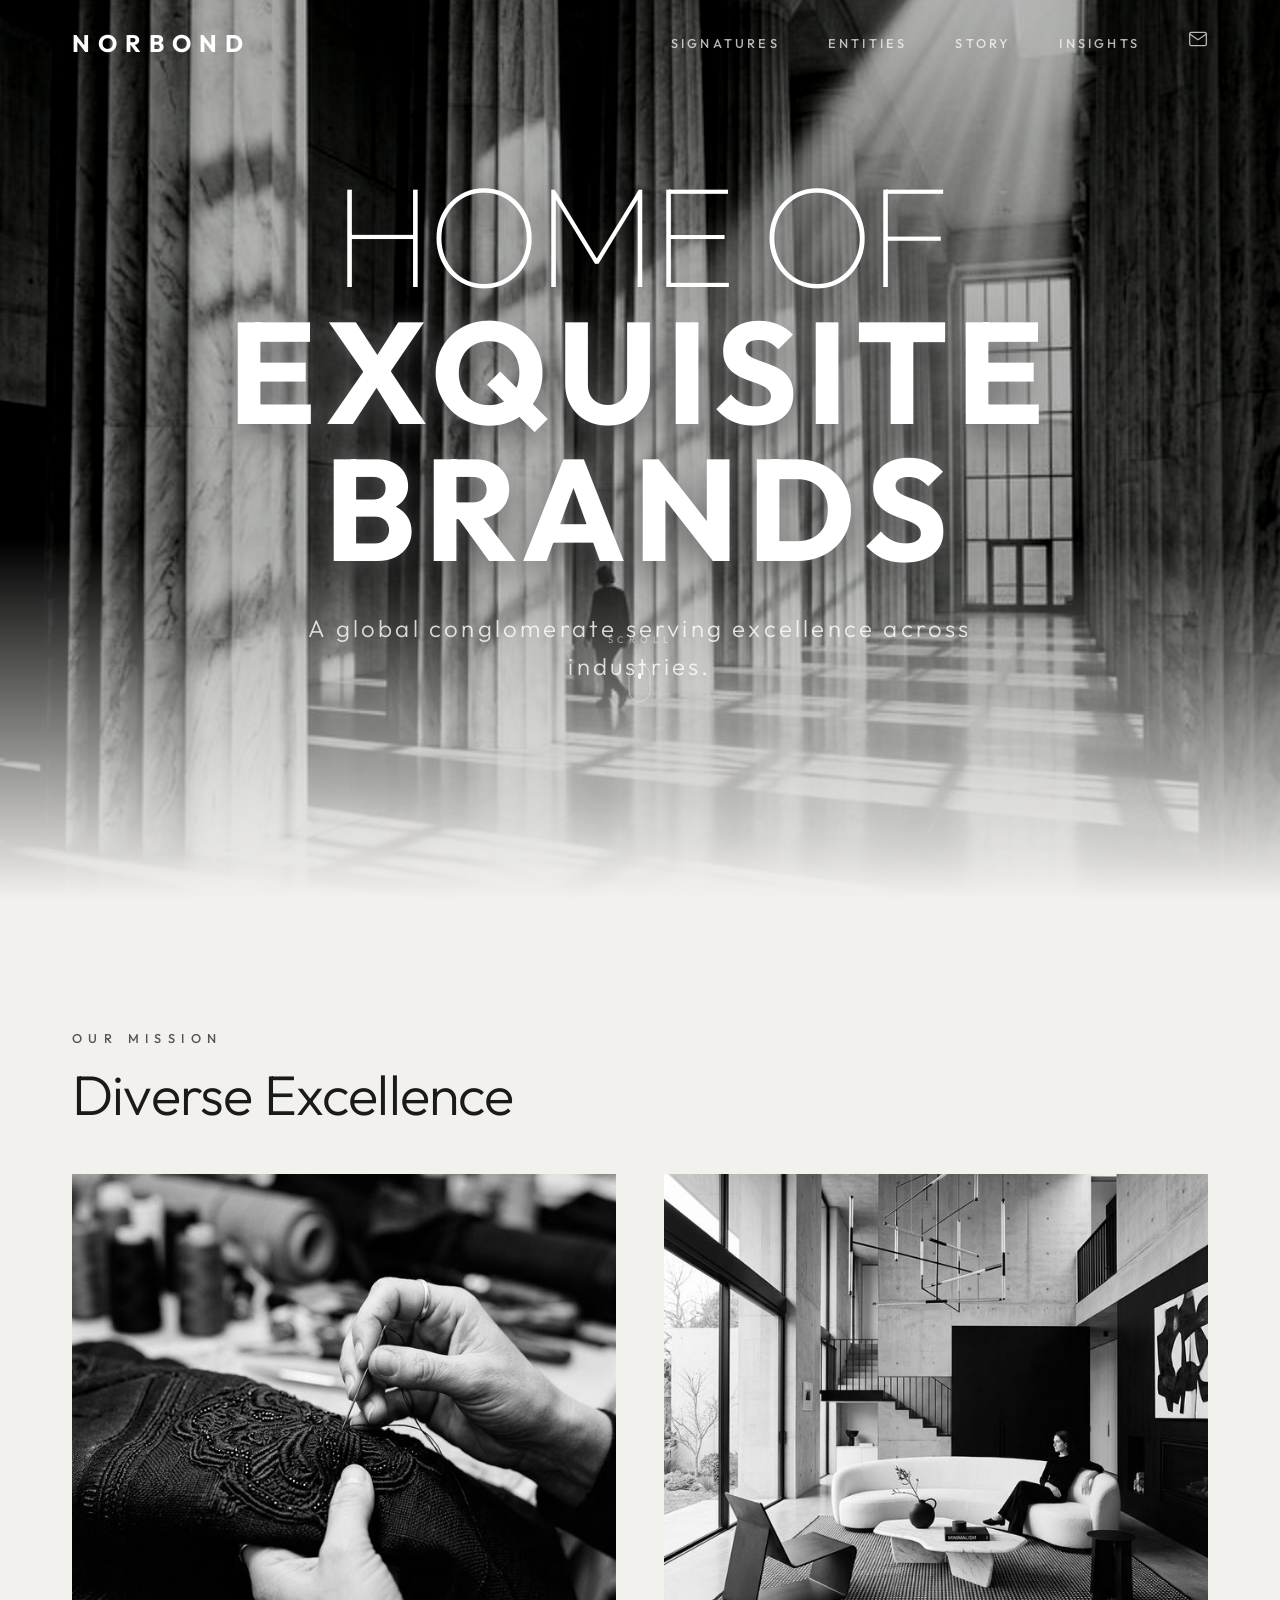
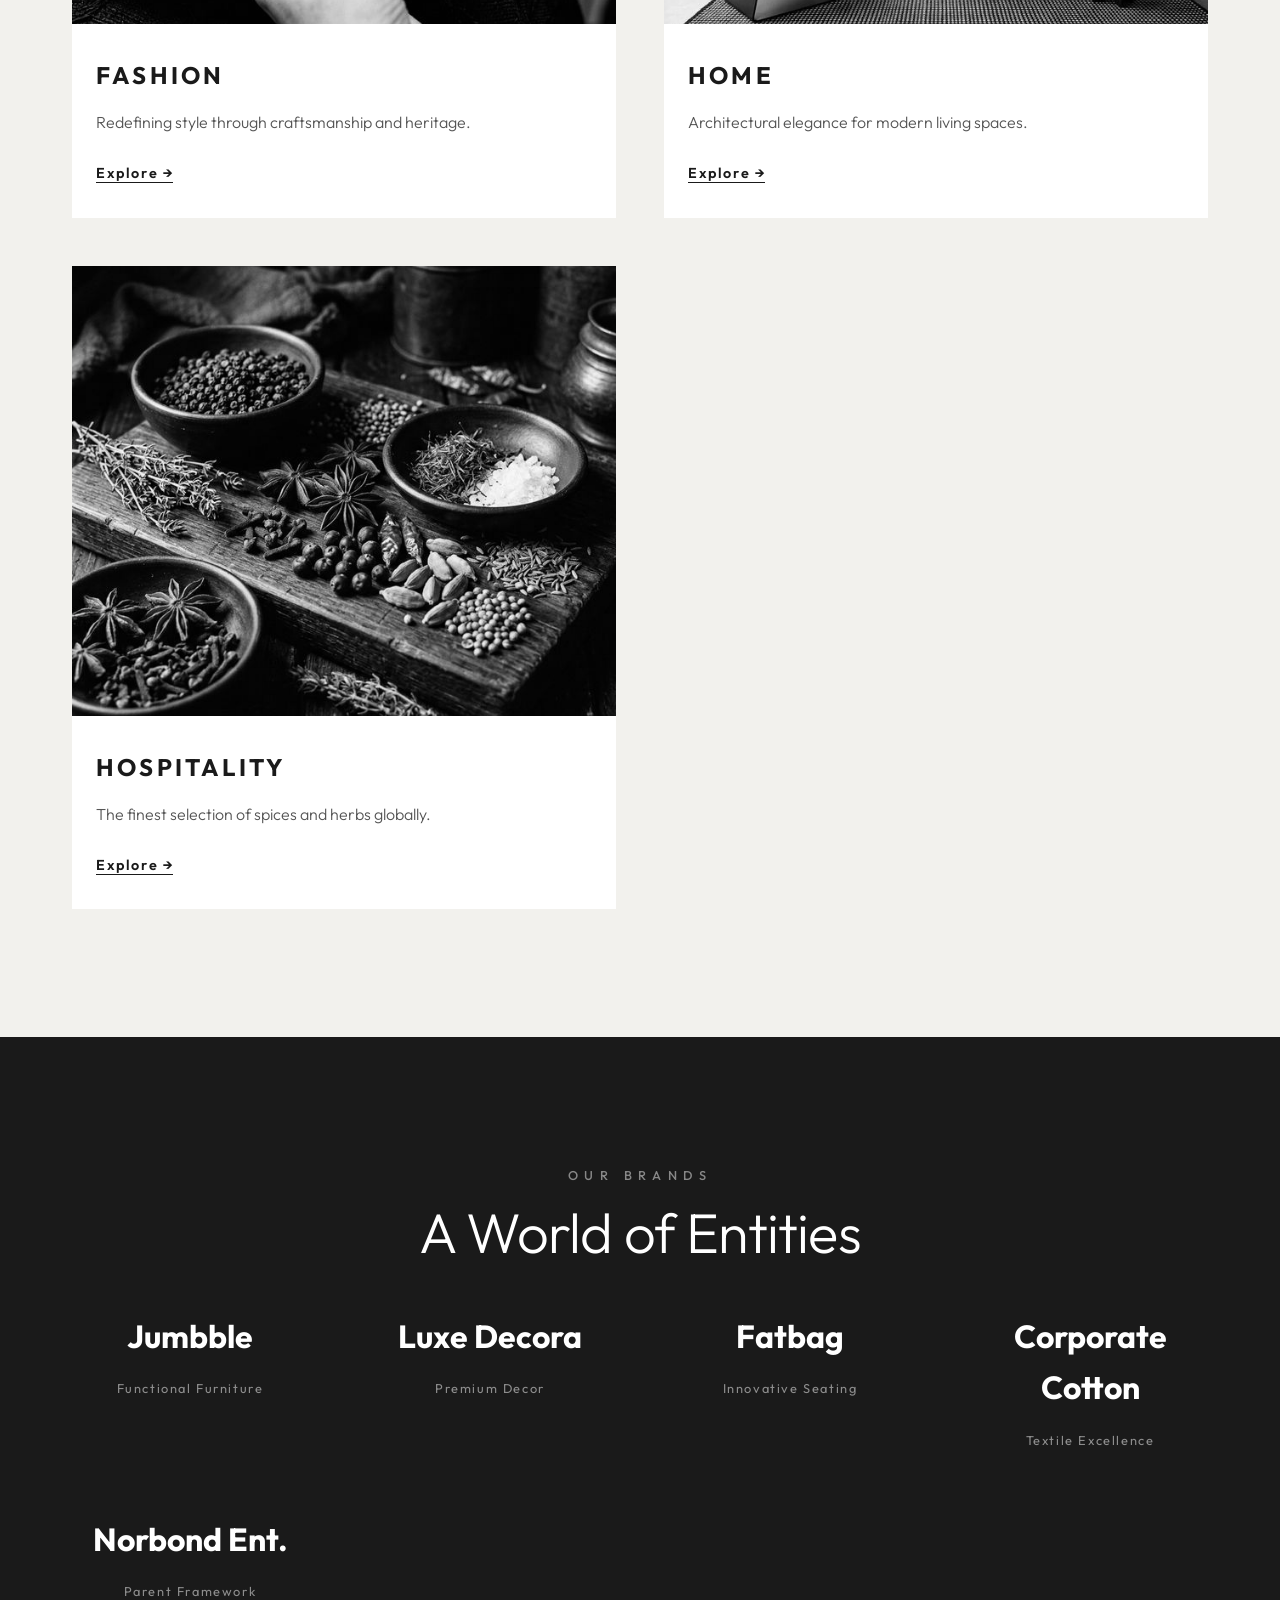
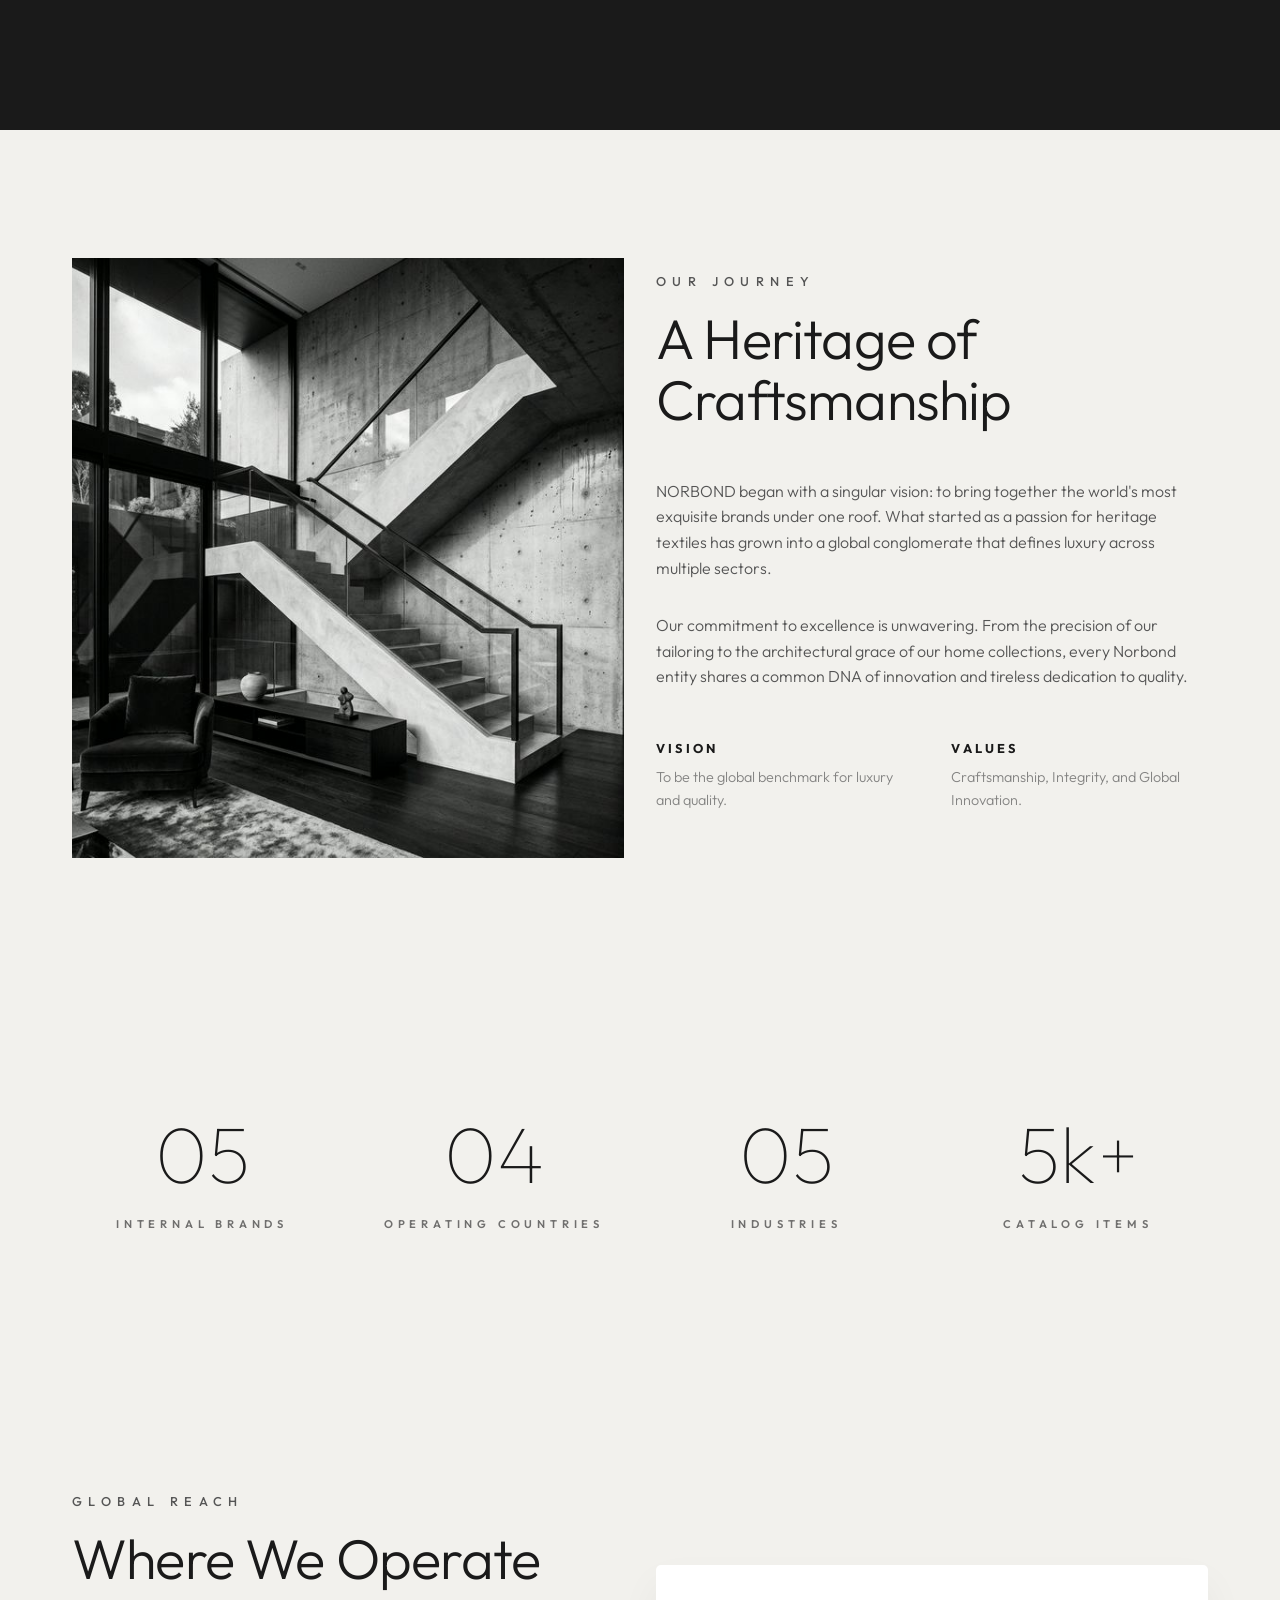
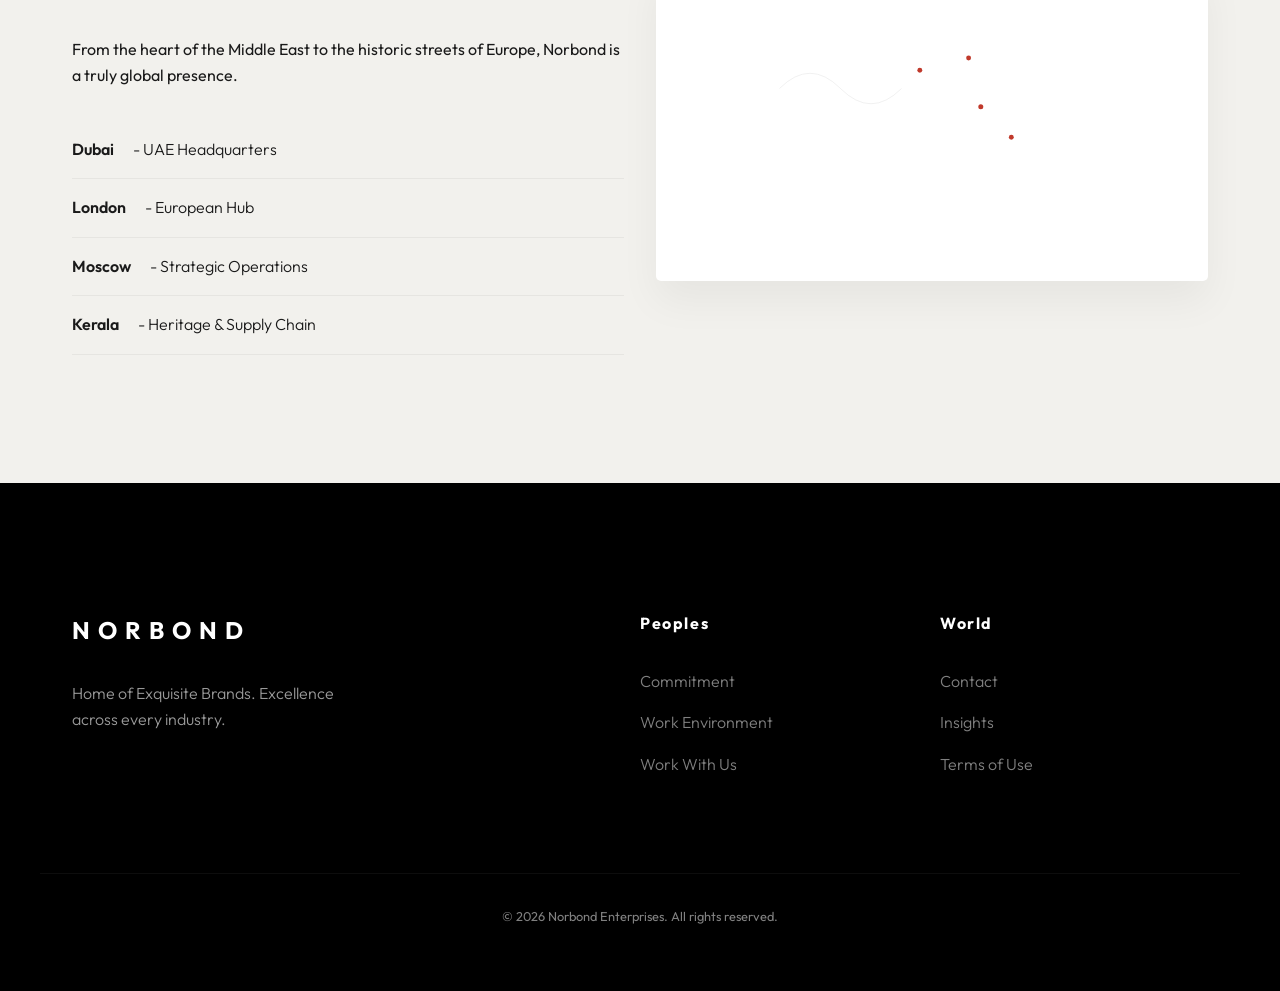
==== index.html @ 6627f5ae "Initial commit of Norbond recreation" ====
<!doctype html>
<html lang="en">
  <head>
    <meta charset="UTF-8" />
    <meta name="viewport" content="width=device-width, initial-scale=1.0" />
    <title>NORBOND | Home of Exquisite Brands</title>
    <meta name="description" content="Norbond is a global conglomerate specializing in luxury fashion, premium home décor, and high-quality hospitality. Discover our exquisite brands." />
    
    <!-- Google Fonts -->
    <link rel="preconnect" href="https://fonts.googleapis.com">
    <link rel="preconnect" href="https://fonts.gstatic.com" crossorigin>
    <link href="https://fonts.googleapis.com/css2?family=Outfit:wght@100;300;400;500;700&display=swap" rel="stylesheet">
    
    <link rel="stylesheet" href="style.css" />
  </head>
  <body>
    <header class="header" id="header">
      <nav class="nav container">
        <div class="nav-logo">
          <a href="#">NORBOND</a>
        </div>
        
        <ul class="nav-links">
          <li><a href="signatures.html">SIGNATURES</a></li>
          <li><a href="entities.html">ENTITIES</a></li>
          <li><a href="story.html">STORY</a></li>
          <li><a href="insights.html">INSIGHTS</a></li>
          <li class="nav-contact"><a href="#contact"><svg xmlns="http://www.w3.org/2000/svg" width="20" height="20" viewBox="0 0 24 24" fill="none" stroke="currentColor" stroke-width="1.5" stroke-linecap="round" stroke-linejoin="round"><path d="M4 4h16c1.1 0 2 .9 2 2v12c0 1.1-.9 2-2 2H4c-1.1 0-2-.9-2-2V6c0-1.1.9-2 2-2z"></path><polyline points="22,6 12,13 2,6"></polyline></svg></a></li>
        </ul>
      </nav>
    </header>

    <main>
      <section class="hero" id="hero">
        <div class="hero-bg-wrapper">
          <div class="hero-bg"></div>
        </div>
        <div class="hero-overlay"></div>
        <div class="hero-content container">
          <h1 class="reveal">HOME OF<br><span class="highlight">EXQUISITE BRANDS</span></h1>
          <p class="hero-subtitle">A global conglomerate serving excellence across industries.</p>
          <div class="scroll-indicator">
            <span class="scroll-text">SCROLL</span>
            <div class="mouse"></div>
          </div>
        </div>
      </section>

      <section class="signatures section" id="signatures">
        <div class="container">
          <div class="section-header">
            <span class="section-tag">OUR MISSION</span>
            <h2 class="section-title">Diverse Excellence</h2>
          </div>
          
          <div class="signature-grid">
            <div class="signature-card reveal-up">
              <div class="card-image">
                <img src="assets/fashion.png" alt="Fashion">
              </div>
              <div class="card-content">
                <h3>FASHION</h3>
                <p>Redefining style through craftsmanship and heritage.</p>
                <a href="#" class="btn-text">Explore →</a>
              </div>
            </div>

            <div class="signature-card reveal-up" style="transition-delay: 0.1s;">
              <div class="card-image">
                <img src="assets/home.png" alt="Home Decor">
              </div>
              <div class="card-content">
                <h3>HOME</h3>
                <p>Architectural elegance for modern living spaces.</p>
                <a href="#" class="btn-text">Explore →</a>
              </div>
            </div>

            <div class="signature-card reveal-up" style="transition-delay: 0.2s;">
              <div class="card-image">
                <img src="assets/spices.png" alt="Spices & Herbs">
              </div>
              <div class="card-content">
                <h3>HOSPITALITY</h3>
                <p>The finest selection of spices and herbs globally.</p>
                <a href="#" class="btn-text">Explore →</a>
              </div>
            </div>
          </div>
        </div>
      </section>

      <section class="entities section" id="entities">
        <div class="container">
          <div class="section-header centered">
            <span class="section-tag">OUR BRANDS</span>
            <h2 class="section-title">A World of Entities</h2>
          </div>
          
          <div class="entity-grid">
            <div class="entity-item reveal">
              <span class="entity-logo">Jumbble</span>
              <p>Functional Furniture</p>
            </div>
            <div class="entity-item reveal">
              <span class="entity-logo">Luxe Decora</span>
              <p>Premium Decor</p>
            </div>
            <div class="entity-item reveal">
              <span class="entity-logo">Fatbag</span>
              <p>Innovative Seating</p>
            </div>
            <div class="entity-item reveal">
              <span class="entity-logo">Corporate Cotton</span>
              <p>Textile Excellence</p>
            </div>
            <div class="entity-item reveal">
              <span class="entity-logo">Norbond Ent.</span>
              <p>Parent Framework</p>
            </div>
          </div>
        </div>
      </section>

      <section class="story section" id="story">
        <div class="container grid">
          <div class="story-image reveal">
            <img src="assets/hero-bg.png" alt="Craftsmanship" style="height: 600px; object-fit: cover;">
          </div>
          <div class="story-content reveal">
            <span class="section-tag">OUR JOURNEY</span>
            <h2 class="section-title">A Heritage of Craftsmanship</h2>
            <p>NORBOND began with a singular vision: to bring together the world's most exquisite brands under one roof. What started as a passion for heritage textiles has grown into a global conglomerate that defines luxury across multiple sectors.</p>
            <p>Our commitment to excellence is unwavering. From the precision of our tailoring to the architectural grace of our home collections, every Norbond entity shares a common DNA of innovation and tireless dedication to quality.</p>
            <div class="story-metrics">
              <div class="metric">
                <h4>VISION</h4>
                <p>To be the global benchmark for luxury and quality.</p>
              </div>
              <div class="metric">
                <h4>VALUES</h4>
                <p>Craftsmanship, Integrity, and Global Innovation.</p>
              </div>
            </div>
          </div>
        </div>
      </section>

      <section class="insights section" id="insights">
        <div class="container grid">
          <div class="stat-card reveal-up">
            <span class="stat-number">05</span>
            <span class="stat-label">INTERNAL BRANDS</span>
          </div>
          <div class="stat-card reveal-up">
            <span class="stat-number">04</span>
            <span class="stat-label">OPERATING COUNTRIES</span>
          </div>
          <div class="stat-card reveal-up">
            <span class="stat-number">05</span>
            <span class="stat-label">INDUSTRIES</span>
          </div>
          <div class="stat-card reveal-up">
            <span class="stat-number">5k+</span>
            <span class="stat-label">CATALOG ITEMS</span>
          </div>
        </div>
      </section>

      <section class="global section" id="global">
        <div class="container grid">
          <div class="global-content reveal">
            <span class="section-tag">GLOBAL REACH</span>
            <h2 class="section-title">Where We Operate</h2>
            <p>From the heart of the Middle East to the historic streets of Europe, Norbond is a truly global presence.</p>
            <ul class="location-list">
              <li><strong>Dubai</strong> - UAE Headquarters</li>
              <li><strong>London</strong> - European Hub</li>
              <li><strong>Moscow</strong> - Strategic Operations</li>
              <li><strong>Kerala</strong> - Heritage & Supply Chain</li>
            </ul>
          </div>
          <div class="global-map reveal">
            <div class="map-placeholder">
              <!-- Recreating the map feel with a stylized visual -->
              <svg viewBox="0 0 800 400" xmlns="http://www.w3.org/2000/svg" class="stylized-map">
                <path d="M150,150 Q200,100 250,150 T350,150" fill="none" stroke="rgba(0,0,0,0.1)" stroke-width="1"/>
                <!-- Pins -->
                <circle cx="480" cy="180" r="4" fill="#C0392B" class="pin">
                  <animate attributeName="r" values="4;6;4" dur="2s" repeatCount="indefinite" />
                </circle> <!-- Dubai -->
                <circle cx="380" cy="120" r="4" fill="#C0392B" class="pin"></circle> <!-- London -->
                <circle cx="460" cy="100" r="4" fill="#C0392B" class="pin"></circle> <!-- Moscow -->
                <circle cx="530" cy="230" r="4" fill="#C0392B" class="pin"></circle> <!-- Kerala -->
              </svg>
            </div>
          </div>
        </div>
      </section>
    </main>

    <footer class="footer section">
      <div class="container grid">
        <div class="footer-brand">
          <a href="#" class="footer-logo">NORBOND</a>
          <p>Home of Exquisite Brands. Excellence across every industry.</p>
        </div>
        <div class="footer-links">
          <h4>Peoples</h4>
          <ul>
            <li><a href="#">Commitment</a></li>
            <li><a href="#">Work Environment</a></li>
            <li><a href="#">Work With Us</a></li>
          </ul>
        </div>
        <div class="footer-links">
          <h4>World</h4>
          <ul>
            <li><a href="#">Contact</a></li>
            <li><a href="#">Insights</a></li>
            <li><a href="#">Terms of Use</a></li>
          </ul>
        </div>
      </div>
      <div class="footer-bottom container">
        <p>&copy; 2026 Norbond Enterprises. All rights reserved.</p>
      </div>
    </footer>

    <script src="script.js"></script>
  </body>
</html>
---- style.css ----
:root {
  --bg-primary: #F2F1ED;
  --text-primary: #1A1A1A;
  --text-secondary: #555;
  --accent-red: #C0392B;
  --glass-bg: rgba(242, 241, 237, 0.8);
  --glass-border: rgba(255, 255, 255, 0.2);
  --transition: all 0.6s cubic-bezier(0.16, 1, 0.3, 1);
}

* {
  margin: 0;
  padding: 0;
  box-sizing: border-box;
}

html {
  scroll-behavior: smooth;
}

body {
  font-family: 'Outfit', sans-serif;
  background-color: var(--bg-primary);
  color: var(--text-primary);
  line-height: 1.6;
  overflow-x: hidden;
}

ul {
  list-style: none;
}

a {
  text-decoration: none;
  color: inherit;
  transition: var(--transition);
}

img {
  max-width: 100%;
  display: block;
}

.container {
  max-width: 1200px;
  margin: 0 auto;
  padding: 0 2rem;
}

.grid {
  display: grid;
  gap: 2rem;
}

.section {
  padding: 8rem 0;
}

.section-tag {
  display: block;
  font-size: 0.8rem;
  letter-spacing: 0.4rem;
  font-weight: 500;
  margin-bottom: 1rem;
  color: var(--text-secondary);
  text-transform: uppercase;
}

.section-title {
  font-size: 3.5rem;
  font-weight: 300;
  margin-bottom: 3rem;
  letter-spacing: -0.05rem;
  line-height: 1.1;
}

/* Header & Nav */
.header {
  position: fixed;
  top: 0;
  left: 0;
  width: 100%;
  z-index: 1000;
  padding: 1.5rem 0;
  transition: var(--transition);
}

.header.scrolled,
.subpage .header {
  background: var(--glass-bg);
  backdrop-filter: blur(10px);
  padding: 1rem 0;
  border-bottom: 1px solid rgba(0,0,0,0.05);
}

.subpage .nav-links a,
.subpage .nav-logo a {
  color: var(--text-primary);
}

.subpage .nav-contact svg {
  stroke: var(--text-primary);
}

.nav {
  display: flex;
  justify-content: space-between;
  align-items: center;
}

.nav-logo a {
  font-size: 1.5rem;
  font-weight: 700;
  letter-spacing: 0.5rem;
  color: #fff; /* Initial color */
}

.header.scrolled .nav-logo a {
  color: var(--text-primary); /* Scrolled color */
}

.nav-links {
  display: flex;
  gap: 3rem;
  align-items: center;
}

.nav-links a {
  font-size: 0.8rem;
  font-weight: 500;
  letter-spacing: 0.2rem;
  opacity: 0.7;
  color: #fff; /* Initial color */
}

.header.scrolled .nav-links a {
  color: var(--text-primary); /* Scrolled color */
}

.nav-links a:hover {
  opacity: 1;
}

/* Contact SVG color */
.nav-contact svg {
  stroke: #fff;
}

.header.scrolled .nav-contact svg {
  stroke: var(--text-primary);
}

.metrics-cluster {
  margin-top: 4rem;
}

.metric-main {
  margin-bottom: 6rem;
}

.m-num {
  display: block;
  font-size: 5rem;
  font-weight: 100;
  line-height: 1;
}

.m-label {
  display: block;
  font-size: 0.8rem;
  letter-spacing: 0.3rem;
  font-weight: 600;
  opacity: 0.5;
  margin-top: 1rem;
}

.metrics-grid {
  display: grid;
  grid-template-columns: repeat(4, 1fr);
  gap: 2rem;
  margin-bottom: 6rem;
}

.tier-1 .m-num { font-size: 3rem; }
.tier-2 .m-num { font-size: 2.5rem; opacity: 0.7; }

.presence-map-wrapper {
  position: relative;
  max-width: 1000px;
  margin: 4rem auto 0;
}

.presence-globe {
  width: 100%;
  opacity: 0.4;
  filter: grayscale(100%);
}

.map-marker {
  position: absolute;
  transform: translate(-50%, -50%);
  z-index: 5;
}

.marker-pin {
  background: var(--accent-red);
  color: #fff;
  width: 35px;
  height: 35px;
  border-radius: 50% 50% 50% 0;
  transform: rotate(-45deg);
  display: flex;
  align-items: center;
  justify-content: center;
  font-size: 0.7rem;
  font-weight: 700;
  margin: 0 auto;
}

.marker-pin span {
  transform: rotate(45deg);
}

.marker-info {
  margin-top: 1rem;
  font-size: 0.65rem;
  letter-spacing: 0.1rem;
  font-weight: 600;
  opacity: 0.7;
}

.bottom-legal {
  margin-top: 1.5rem;
  display: flex;
  gap: 2rem;
  justify-content: center;
}

.bottom-legal a {
  font-size: 0.7rem;
  letter-spacing: 0.1rem;
  opacity: 0.4;
}

/* Media Queries Updated */
@media (max-width: 900px) {
  .metrics-grid {
    grid-template-columns: 1fr 1fr;
    gap: 4rem;
  }
}

/* Footer Section */
/* Hero Section */
.hero {
  height: 100vh;
  display: flex;
  align-items: center;
  justify-content: center;
  position: relative;
  overflow: hidden;
  background-color: #000;
}

.hero-bg-wrapper {
  position: absolute;
  top: 0;
  left: 0;
  width: 100%;
  height: 100%;
  z-index: 1;
  transition: transform 0.1s ease-out;
}

.hero-bg {
  width: 100%;
  height: 110%; /* Extra height for parallax */
  background: url('assets/hero-v2.png') center/cover no-repeat;
  filter: brightness(0.7) contrast(1.1);
}

.hero-overlay {
  position: absolute;
  top: 0;
  left: 0;
  width: 100%;
  height: 100%;
  background: linear-gradient(to bottom, transparent 60%, var(--bg-primary));
  z-index: 2;
}

.hero-content {
  position: relative;
  z-index: 10;
  text-align: center;
}

.hero h1 {
  font-size: clamp(4rem, 15vw, 9rem);
  font-weight: 100;
  line-height: 0.95;
  letter-spacing: -0.3rem;
  margin-bottom: 2rem;
  text-transform: uppercase;
  color: #fff;
  text-shadow: 0 10px 30px rgba(0,0,0,0.5);
}

.hero h1 .highlight {
  font-weight: 700;
  display: block;
  letter-spacing: 0.5rem;
  color: #fff;
  filter: drop-shadow(0 0 10px rgba(255,255,255,0.3));
}

.hero-subtitle {
  font-size: 1.5rem;
  font-weight: 300;
  letter-spacing: 0.2rem;
  max-width: 700px;
  margin: 0 auto 3rem;
  color: rgba(255,255,255,0.8);
  opacity: 0;
  transform: translateY(20px);
  animation: fadeInUp 1.5s forwards 0.5s;
}

@keyframes fadeInUp {
  to { opacity: 1; transform: translateY(0); }
}

.scroll-indicator {
  position: absolute;
  bottom: 2rem;
  left: 50%;
  transform: translateX(-50%);
  z-index: 10;
  display: flex;
  flex-direction: column;
  align-items: center;
  gap: 1rem;
}

.scroll-text {
  font-size: 0.6rem;
  letter-spacing: 0.3rem;
  color: rgba(255,255,255,0.5);
  text-transform: uppercase;
}

.mouse {
  width: 22px;
  height: 38px;
  border: 1.5px solid rgba(255,255,255,0.4);
  border-radius: 20px;
  position: relative;
}

.mouse::before {
  content: '';
  width: 3px;
  height: 6px;
  background: #fff;
  position: absolute;
  top: 8px;
  left: 50%;
  transform: translateX(-50%);
  border-radius: 2px;
  animation: scroll-anim 2s infinite;
}

@keyframes scroll-anim {
  0% { opacity: 1; transform: translateX(-50%) translateY(0); }
  100% { opacity: 0; transform: translateX(-50%) translateY(15px); }
}

.network-map {
  margin-top: 4rem;
  max-width: 1000px;
  margin-left: auto;
  margin-right: auto;
  position: relative;
}

.network-map img {
  width: 100%;
  opacity: 0.15;
  filter: grayscale(100%);
}

/* Signatures Page Alternating Layout */
.brand-row {
  display: grid;
  grid-template-columns: 1fr 1fr;
  gap: 6rem;
  align-items: center;
  margin-bottom: 8rem;
}

.brand-row.reverse {
  direction: rtl;
}

.brand-row.reverse .brand-detail, 
.brand-row.reverse .brand-visual {
  direction: ltr;
}

.brand-detail h3 {
  font-size: 2.5rem;
  font-weight: 300;
  margin-bottom: 1.5rem;
  letter-spacing: -0.02rem;
}

.brand-detail p {
  font-size: 1.1rem;
  color: var(--text-secondary);
  font-weight: 300;
  line-height: 1.8;
}

.brand-visual img {
  width: 100%;
  height: 500px;
  object-fit: cover;
  border-radius: 2rem; /* Softened corners like in screenshots */
  filter: grayscale(100%);
  transition: var(--transition);
}

.brand-row:hover .brand-visual img {
  filter: grayscale(0%);
  transform: scale(1.02);
}

.section-subtitle {
  max-width: 800px;
  margin: 0 auto 5rem;
  font-weight: 300;
  opacity: 0.7;
}

/* Entities Page Style */
.entities-hero {
  position: relative;
  height: 60vh;
  overflow: hidden;
  display: flex;
  align-items: center;
  justify-content: center;
  text-align: center;
  color: #fff;
}

.entities-hero img {
  position: absolute;
  top: 0;
  left: 0;
  width: 100%;
  height: 100%;
  object-fit: cover;
  filter: brightness(0.5);
  z-index: 1;
}

.entities-hero-content {
  position: relative;
  z-index: 10;
  padding: 0 2rem;
}

.entities-hero h1 {
  font-size: 4rem;
  font-weight: 100;
  letter-spacing: 0.5rem;
  margin-bottom: 2rem;
}

.entity-block {
  max-width: 800px;
  margin: 0 auto 5rem;
  display: flex;
  flex-direction: column;
  align-items: center;
  text-align: center;
}

.entity-block:last-of-type {
  margin-bottom: 0;
}

.entity-icon img,
.entity-icon svg {
  display: block;
  margin: 0 auto;
}

.brand-title {
  font-size: 6rem;
  font-weight: 900;
  letter-spacing: 2rem;
  opacity: 0.05;
  margin-bottom: -3.5rem;
  text-transform: uppercase;
  width: 100%;
}

.entity-block h3 {
  font-size: 1.4rem;
  letter-spacing: 0.3rem;
  margin-bottom: 2rem;
  font-weight: 500;
  position: relative;
  z-index: 2;
}

.entity-meta {
  margin: 2rem 0;
  font-size: 0.8rem;
  letter-spacing: 0.2rem;
  font-weight: 600;
  opacity: 0.6;
  text-transform: uppercase;
  display: flex;
  gap: 1rem;
  justify-content: center;
  flex-wrap: wrap;
}

.meta-desc {
  font-size: 0.9rem;
  font-style: italic;
  opacity: 0.6;
  max-width: 650px;
  margin: 2rem auto 0;
  line-height: 1.6;
}

.divider {
  width: 60px;
  height: 1px;
  background: rgba(0,0,0,0.1);
  margin: 3.5rem auto;
}

.entities-list.section {
  padding-bottom: 4rem;
}

.global-network.section {
  padding-top: 2rem;
}

.centered {
  text-align: center;
}

.story-intro p {
  font-size: 1.1rem;
  font-weight: 300;
  max-width: 900px;
  margin: 0 auto 2rem;
  line-height: 1.8;
  opacity: 0.8;
}

.mission-vision-grid {
  display: grid;
  grid-template-columns: 1fr 1fr;
  gap: 4rem;
}

.mv-image img {
  width: 100%;
  height: 400px;
  object-fit: cover;
  border-radius: 1.5rem;
  margin-bottom: 2rem;
  filter: grayscale(100%);
}

.mv-content h2 {
  font-size: 1.5rem;
  letter-spacing: 0.3rem;
  margin-bottom: 1.5rem;
}

.mv-content p {
  font-weight: 300;
  opacity: 0.7;
  margin-bottom: 1.5rem;
}

.mv-list li {
  font-size: 0.9rem;
  font-weight: 300;
  opacity: 0.6;
  margin-bottom: 0.8rem;
  padding-left: 1.5rem;
  position: relative;
}

.mv-list li::before {
  content: '—';
  position: absolute;
  left: 0;
  color: var(--accent-red);
}

.story-journey {
  background: #fff;
}

.journey-content h2 {
  font-size: 2rem;
  letter-spacing: 0.2rem;
  margin-bottom: 2rem;
}

.journey-content p {
  max-width: 800px;
  margin: 0 auto 1.5rem;
  font-weight: 300;
  opacity: 0.7;
}

.reach-grid {
  display: grid;
  grid-template-columns: 1fr 1fr;
  gap: 6rem;
  align-items: center;
}

.reach-content h2 {
  font-size: 1.8rem;
  margin-bottom: 2rem;
  letter-spacing: 0.2rem;
}

.reach-content p {
  font-weight: 300;
  opacity: 0.8;
  margin-bottom: 1.5rem;
  line-height: 1.8;
}

.reach-image img {
  width: 100%;
  height: 600px;
  object-fit: cover;
  border-radius: 2rem;
  filter: grayscale(100%);
}

.story-footer h2 {
  font-size: 1.5rem;
  letter-spacing: 0.2rem;
}

.story-reach.section {
  padding-bottom: 4rem;
}

.story-footer.section {
  padding-top: 2rem;
}

/* Signatures */
.signature-grid {
  display: grid;
  grid-template-columns: repeat(auto-fit, minmax(350px, 1fr));
  gap: 3rem;
}

.signature-card {
  position: relative;
  overflow: hidden;
  background: #fff;
  padding-bottom: 2rem;
  transition: var(--transition);
}

.card-image {
  height: 450px;
  overflow: hidden;
  margin-bottom: 2rem;
}

.card-image img {
  width: 100%;
  height: 100%;
  object-fit: cover;
  filter: grayscale(100%);
  transition: var(--transition);
}

.signature-card:hover .card-image img {
  transform: scale(1.05);
  filter: grayscale(0%);
}

.card-content {
  padding: 0 1.5rem;
}

.card-content h3 {
  font-size: 1.5rem;
  margin-bottom: 1rem;
  letter-spacing: 0.2rem;
}

.card-content p {
  font-weight: 300;
  margin-bottom: 1.5rem;
  color: var(--text-secondary);
}

.btn-text {
  font-size: 0.9rem;
  font-weight: 600;
  letter-spacing: 0.1rem;
  border-bottom: 1px solid var(--text-primary);
}

/* Story Section */
.story .grid {
  grid-template-columns: 1fr 1fr;
  align-items: center;
}

.story-content p {
  margin-bottom: 2rem;
  font-weight: 300;
  color: var(--text-secondary);
}

.story-metrics {
  display: flex;
  gap: 2rem;
  margin-top: 3rem;
}

.metric h4 {
  font-size: 0.8rem;
  letter-spacing: 0.2rem;
  margin-bottom: 0.5rem;
}

.metric p {
  font-size: 0.9rem;
  opacity: 0.7;
}

/* Entities */
.entities {
  background: #1A1A1A;
  color: #fff;
}

.entities .section-tag {
  color: #888;
}

.entity-grid {
  display: grid;
  grid-template-columns: repeat(auto-fit, minmax(200px, 1fr));
  gap: 4rem;
  text-align: center;
}

.entity-logo {
  font-size: 2rem;
  font-weight: 700;
  margin-bottom: 1rem;
  display: block;
}

.entity-item p {
  font-size: 0.8rem;
  opacity: 0.5;
  letter-spacing: 0.1rem;
}

/* Insights */
.insights .grid {
  grid-template-columns: repeat(auto-fit, minmax(200px, 1fr));
  text-align: center;
}

.stat-number {
  font-size: 5rem;
  font-weight: 100;
  display: block;
  line-height: 1;
  margin-bottom: 1rem;
}

.stat-label {
  font-size: 0.7rem;
  letter-spacing: 0.3rem;
  font-weight: 600;
  opacity: 0.6;
}

/* Global Section */
.global .grid {
  grid-template-columns: 1fr 1fr;
  align-items: center;
}

.location-list {
  margin-top: 2rem;
}

.location-list li {
  padding: 1rem 0;
  border-bottom: 1px solid rgba(0,0,0,0.05);
  font-weight: 300;
}

.location-list li strong {
  font-weight: 600;
  margin-right: 1rem;
}

.map-placeholder {
  background: #fff;
  padding: 2rem;
  border-radius: 5px;
  box-shadow: 0 20px 40px rgba(0,0,0,0.05);
}

/* Footer */
.footer {
  background: #000;
  color: #fff;
  padding-bottom: 4rem;
}

.footer .grid {
  grid-template-columns: 2fr 1fr 1fr;
}

.footer-logo {
  font-size: 1.5rem;
  font-weight: 700;
  letter-spacing: 0.5rem;
  margin-bottom: 2rem;
  display: block;
}

.footer-brand p {
  max-width: 300px;
  opacity: 0.6;
  font-weight: 300;
}

.footer-links h4 {
  font-size: 1rem;
  margin-bottom: 2rem;
  letter-spacing: 0.1rem;
}

.footer-links ul li {
  margin-bottom: 1rem;
}

.footer-links a {
  opacity: 0.5;
  font-weight: 300;
}

.footer-links a:hover {
  opacity: 1;
}

.footer-bottom {
  margin-top: 5rem;
  padding-top: 2rem;
  border-top: 1px solid rgba(255,255,255,0.1);
  text-align: center;
  font-size: 0.8rem;
  opacity: 0.5;
}

/* Animations */
.reveal {
  opacity: 0;
  transform: translateY(30px);
  transition: var(--transition);
}

.reveal.active {
  opacity: 1;
  transform: translateY(0);
}

.reveal-up {
  opacity: 0;
  transform: translateY(100px);
  transition: var(--transition);
}

.reveal-up.active {
  opacity: 1;
  transform: translateY(0);
}

@media (max-width: 768px) {
  .section-title { font-size: 2.5rem; }
  .grid { grid-template-columns: 1fr !important; }
  .nav-links { display: none; }
  .hero h1 { font-size: 4rem; }
}
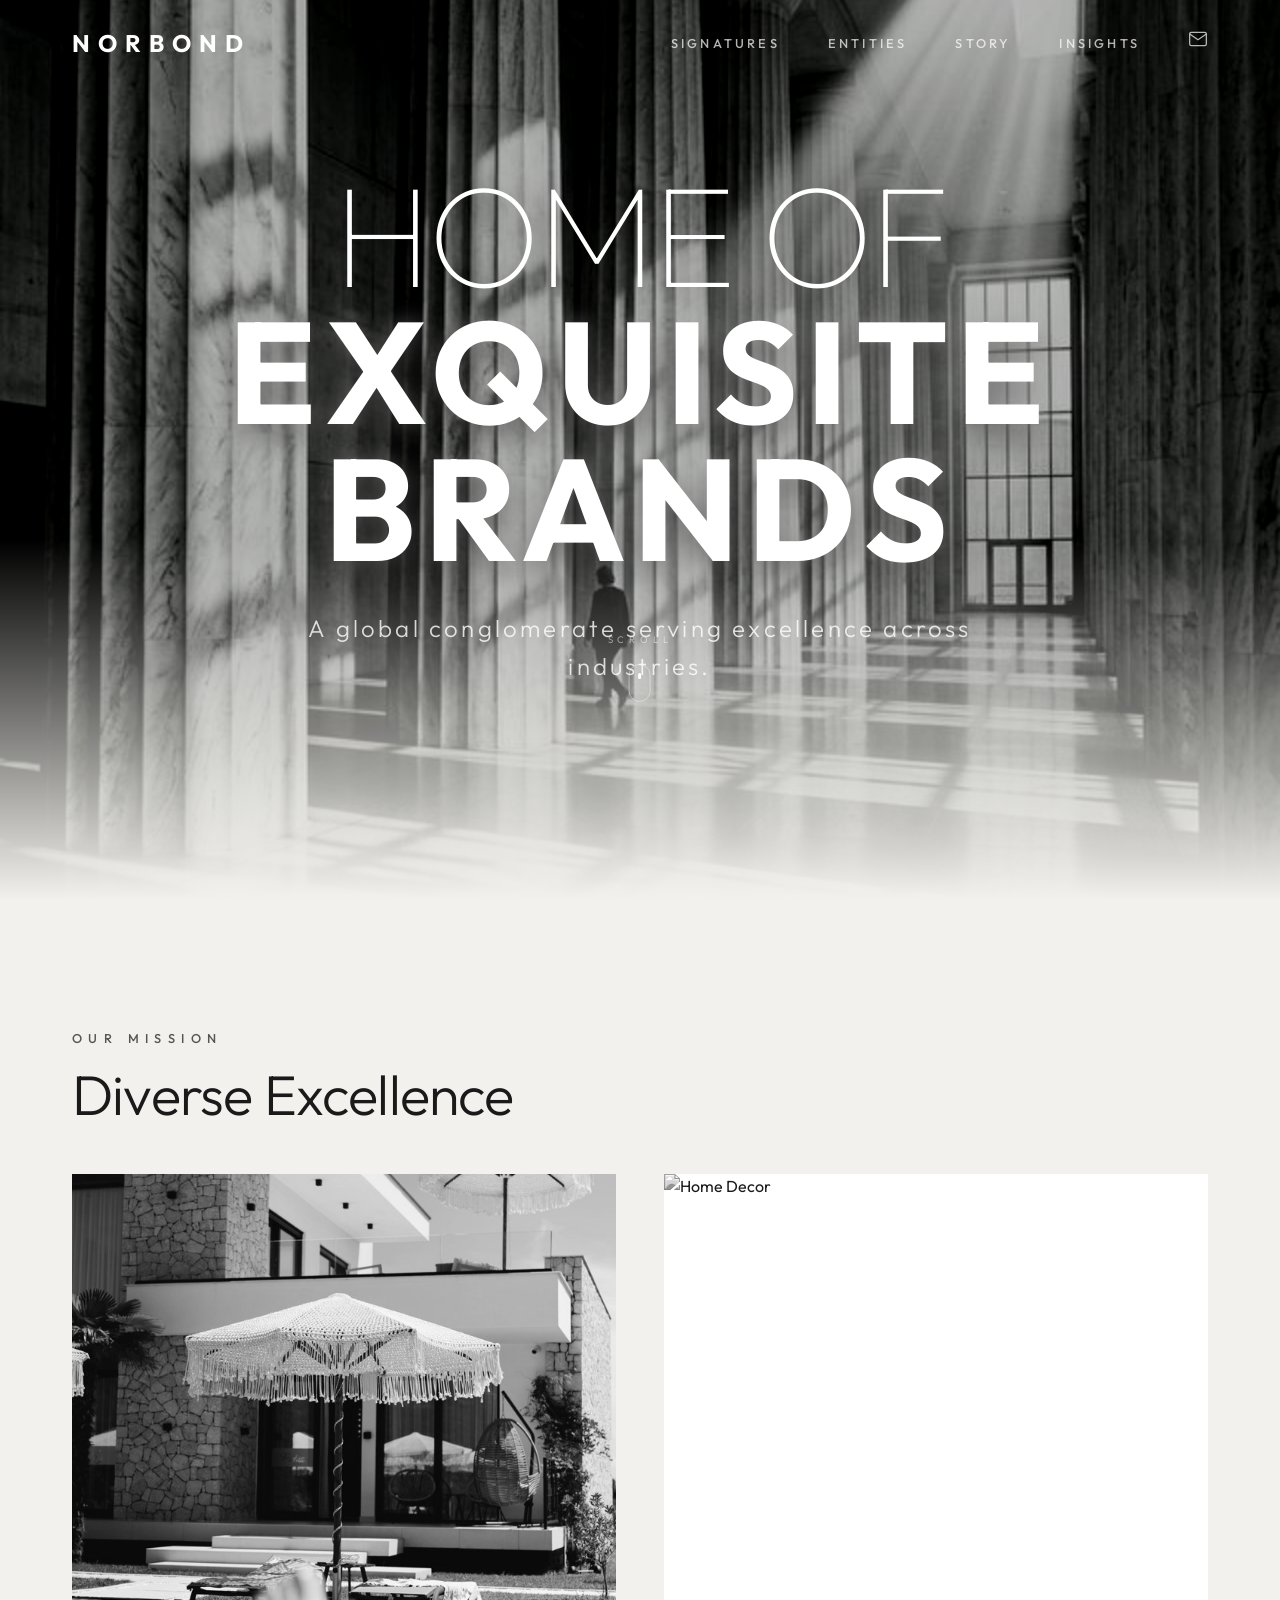
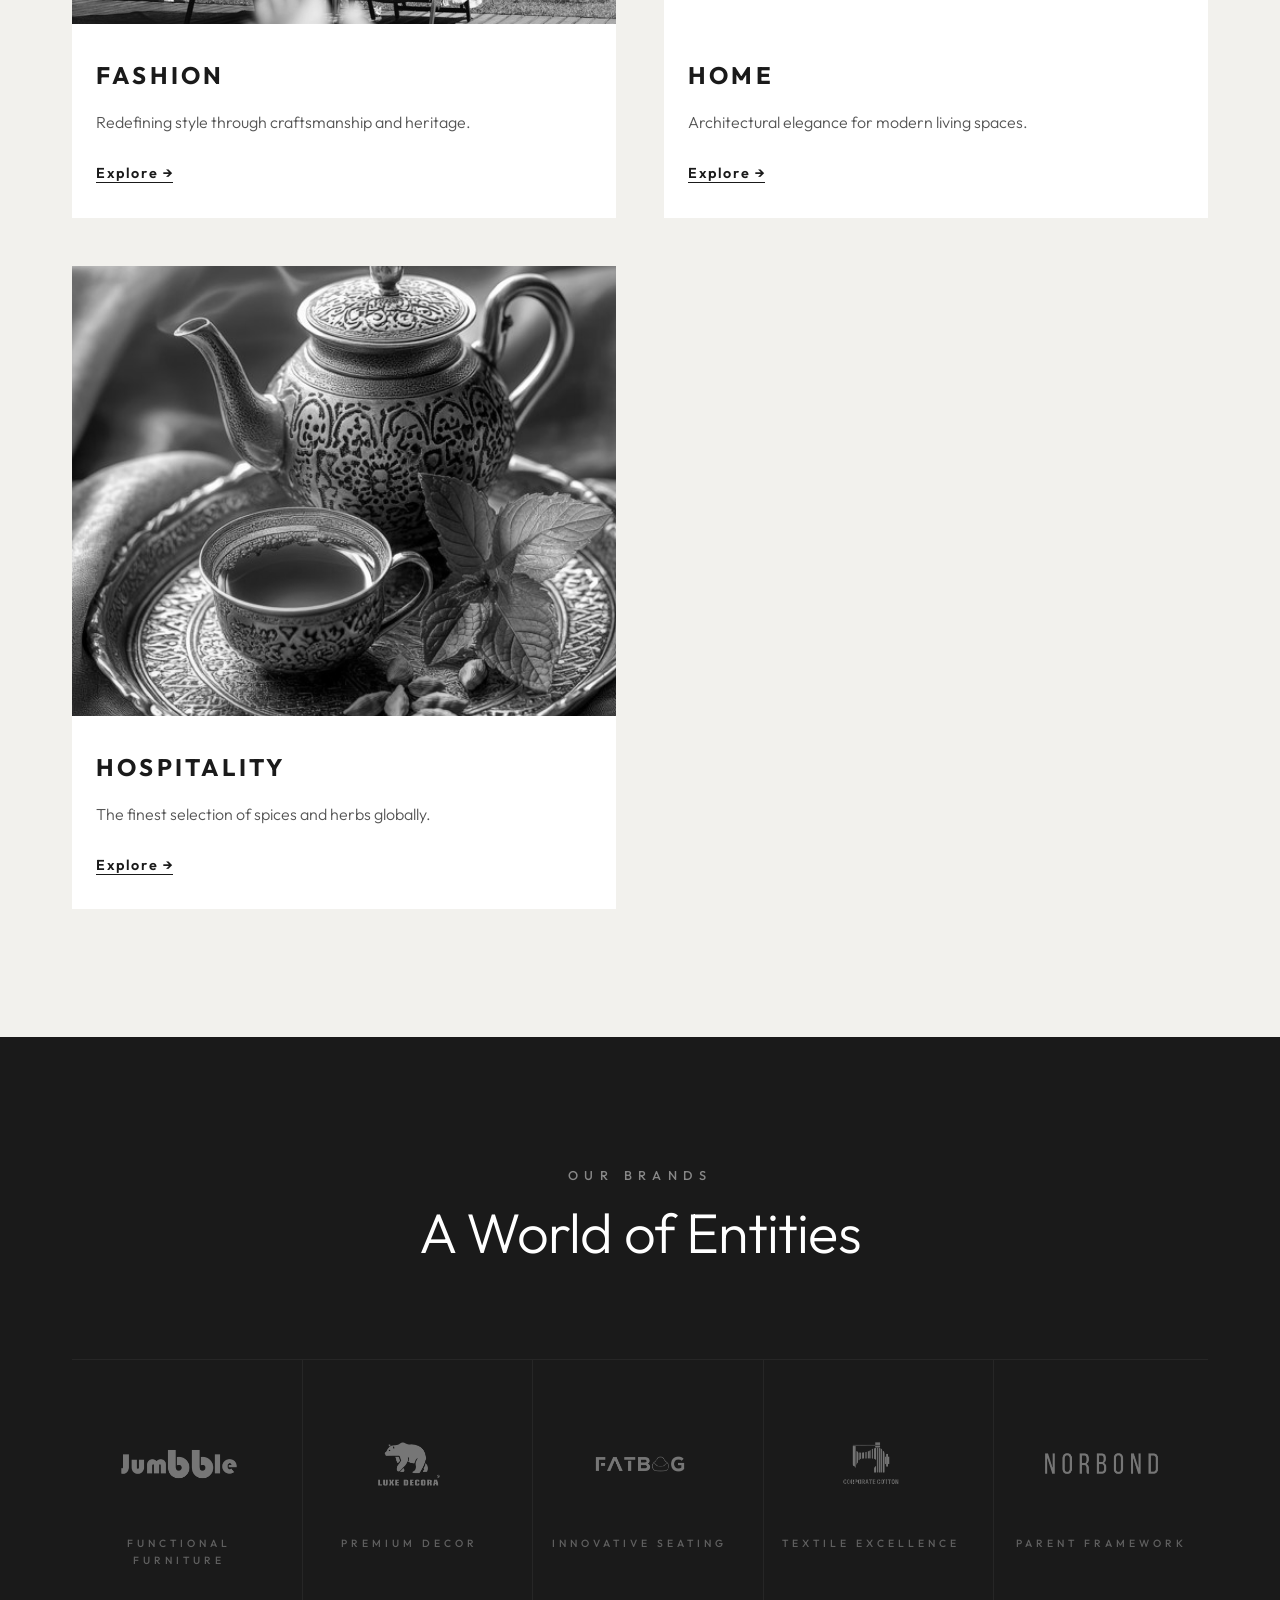
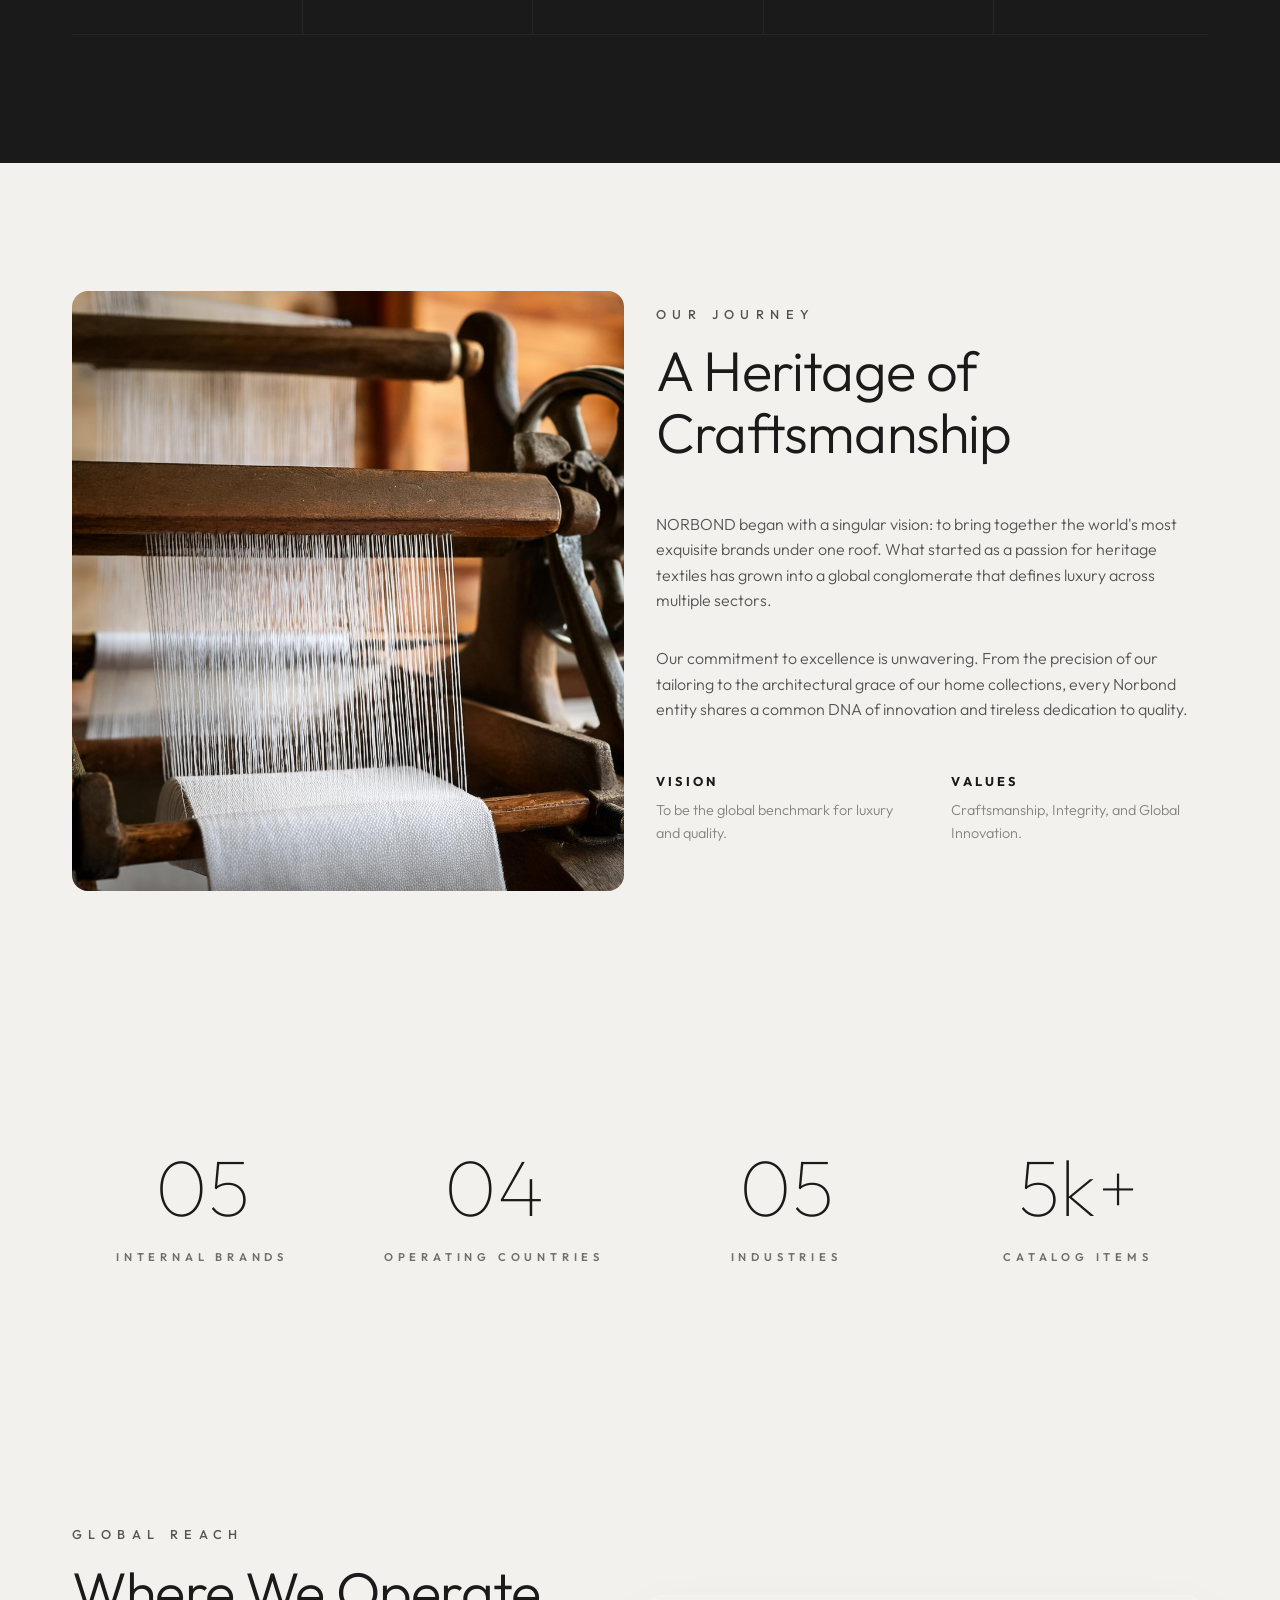
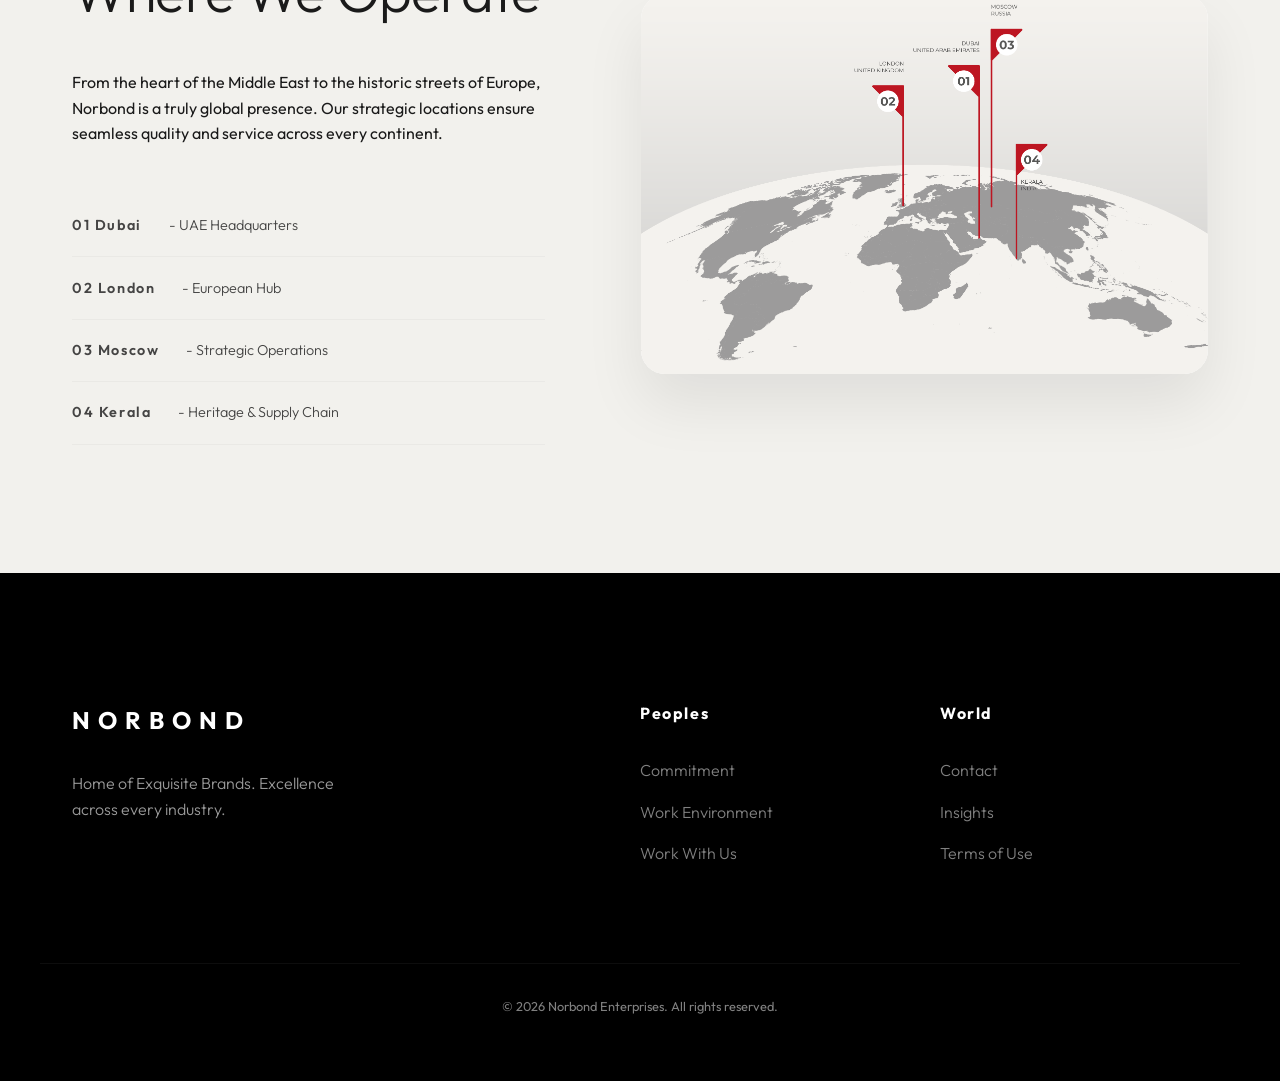
==== commit 947b2a28: "updated" ====
--- a/index.html
+++ b/index.html
@@ -1,232 +1,243 @@
 <!doctype html>
 <html lang="en">
-  <head>
-    <meta charset="UTF-8" />
-    <meta name="viewport" content="width=device-width, initial-scale=1.0" />
-    <title>NORBOND | Home of Exquisite Brands</title>
-    <meta name="description" content="Norbond is a global conglomerate specializing in luxury fashion, premium home décor, and high-quality hospitality. Discover our exquisite brands." />
-    
-    <!-- Google Fonts -->
-    <link rel="preconnect" href="https://fonts.googleapis.com">
-    <link rel="preconnect" href="https://fonts.gstatic.com" crossorigin>
-    <link href="https://fonts.googleapis.com/css2?family=Outfit:wght@100;300;400;500;700&display=swap" rel="stylesheet">
-    
-    <link rel="stylesheet" href="style.css" />
-  </head>
-  <body>
-    <header class="header" id="header">
-      <nav class="nav container">
-        <div class="nav-logo">
-          <a href="#">NORBOND</a>
-        </div>
-        
-        <ul class="nav-links">
-          <li><a href="signatures.html">SIGNATURES</a></li>
-          <li><a href="entities.html">ENTITIES</a></li>
-          <li><a href="story.html">STORY</a></li>
-          <li><a href="insights.html">INSIGHTS</a></li>
-          <li class="nav-contact"><a href="#contact"><svg xmlns="http://www.w3.org/2000/svg" width="20" height="20" viewBox="0 0 24 24" fill="none" stroke="currentColor" stroke-width="1.5" stroke-linecap="round" stroke-linejoin="round"><path d="M4 4h16c1.1 0 2 .9 2 2v12c0 1.1-.9 2-2 2H4c-1.1 0-2-.9-2-2V6c0-1.1.9-2 2-2z"></path><polyline points="22,6 12,13 2,6"></polyline></svg></a></li>
+
+<head>
+  <meta charset="UTF-8" />
+  <meta name="viewport" content="width=device-width, initial-scale=1.0" />
+  <title>NORBOND | Home of Exquisite Brands</title>
+  <meta name="description"
+    content="Norbond is a global conglomerate specializing in luxury fashion, premium home décor, and high-quality hospitality. Discover our exquisite brands." />
+
+  <!-- Google Fonts -->
+  <link rel="preconnect" href="https://fonts.googleapis.com">
+  <link rel="preconnect" href="https://fonts.gstatic.com" crossorigin>
+  <link href="https://fonts.googleapis.com/css2?family=Outfit:wght@100;300;400;500;700&display=swap" rel="stylesheet">
+
+  <link rel="stylesheet" href="style.css" />
+</head>
+
+<body>
+  <header class="header" id="header">
+    <nav class="nav container">
+      <div class="nav-logo">
+        <a href="#">NORBOND</a>
+      </div>
+
+      <ul class="nav-links">
+        <li><a href="signatures.html">SIGNATURES</a></li>
+        <li><a href="entities.html">ENTITIES</a></li>
+        <li><a href="story.html">STORY</a></li>
+        <li><a href="insights.html">INSIGHTS</a></li>
+        <li class="nav-contact"><a href="#contact"><svg xmlns="http://www.w3.org/2000/svg" width="20" height="20"
+              viewBox="0 0 24 24" fill="none" stroke="currentColor" stroke-width="1.5" stroke-linecap="round"
+              stroke-linejoin="round">
+              <path d="M4 4h16c1.1 0 2 .9 2 2v12c0 1.1-.9 2-2 2H4c-1.1 0-2-.9-2-2V6c0-1.1.9-2 2-2z"></path>
+              <polyline points="22,6 12,13 2,6"></polyline>
+            </svg></a></li>
+      </ul>
+    </nav>
+  </header>
+
+  <main>
+    <section class="hero" id="hero">
+      <div class="hero-bg-wrapper">
+        <div class="hero-bg"></div>
+      </div>
+      <div class="hero-overlay"></div>
+      <div class="hero-content container">
+        <h1 class="reveal">HOME OF<br><span class="highlight">EXQUISITE BRANDS</span></h1>
+        <p class="hero-subtitle">A global conglomerate serving excellence across industries.</p>
+        <div class="scroll-indicator">
+          <span class="scroll-text">SCROLL</span>
+          <div class="mouse"></div>
+        </div>
+      </div>
+    </section>
+
+    <section class="signatures section" id="signatures">
+      <div class="container">
+        <div class="section-header">
+          <span class="section-tag">OUR MISSION</span>
+          <h2 class="section-title">Diverse Excellence</h2>
+        </div>
+
+        <div class="signature-grid">
+          <div class="signature-card reveal-up">
+            <div class="card-image">
+              <img src="assets/Homepage LifeStyle.jpg" alt="Fashion">
+            </div>
+            <div class="card-content">
+              <h3>FASHION</h3>
+              <p>Redefining style through craftsmanship and heritage.</p>
+              <a href="signatures.html" class="btn-text">Explore →</a>
+            </div>
+          </div>
+
+          <div class="signature-card reveal-up" style="transition-delay: 0.1s;">
+            <div class="card-image">
+              <img src="assets/Homepage Category Home.jpg" alt="Home Decor">
+            </div>
+            <div class="card-content">
+              <h3>HOME</h3>
+              <p>Architectural elegance for modern living spaces.</p>
+              <a href="signatures.html" class="btn-text">Explore →</a>
+            </div>
+          </div>
+
+          <div class="signature-card reveal-up" style="transition-delay: 0.2s;">
+            <div class="card-image">
+              <img src="assets/Homepafe Category Spices.jpg" alt="Spices & Herbs">
+            </div>
+            <div class="card-content">
+              <h3>HOSPITALITY</h3>
+              <p>The finest selection of spices and herbs globally.</p>
+              <a href="signatures.html" class="btn-text">Explore →</a>
+            </div>
+          </div>
+        </div>
+      </div>
+    </section>
+
+    <section class="entities section" id="entities">
+      <div class="container">
+        <div class="section-header centered">
+          <span class="section-tag">OUR BRANDS</span>
+          <h2 class="section-title">A World of Entities</h2>
+        </div>
+
+        <div class="entity-grid">
+          <div class="entity-item reveal">
+            <div class="entity-brand-wrap">
+              <img src="assets/Jumbble Logo Black.png" alt="Jumbble" class="entity-logo-img">
+            </div>
+            <p>Functional Furniture</p>
+          </div>
+          <div class="entity-item reveal">
+            <div class="entity-brand-wrap">
+              <img src="assets/Luxe Decora Logo.png" alt="Luxe Decora" class="entity-logo-img">
+            </div>
+            <p>Premium Decor</p>
+          </div>
+          <div class="entity-item reveal">
+            <div class="entity-brand-wrap">
+              <img src="assets/Fatbag Logo Black.png" alt="Fatbag" class="entity-logo-img">
+            </div>
+            <p>Innovative Seating</p>
+          </div>
+          <div class="entity-item reveal">
+            <div class="entity-brand-wrap">
+              <img src="assets/Corporate Cotton Black.png" alt="Corporate Cotton" class="entity-logo-img">
+            </div>
+            <p>Textile Excellence</p>
+          </div>
+          <div class="entity-item reveal">
+            <div class="entity-brand-wrap">
+              <img src="assets/Norbond Black.png" alt="Norbond Ent" class="entity-logo-img">
+            </div>
+            <p>Parent Framework</p>
+          </div>
+        </div>
+      </div>
+    </section>
+
+    <section class="story section" id="story">
+      <div class="container grid">
+        <div class="story-image reveal">
+          <img src="assets/HomepageOurStory.jpeg" alt="Craftsmanship">
+        </div>
+        <div class="story-content reveal">
+          <span class="section-tag">OUR JOURNEY</span>
+          <h2 class="section-title">A Heritage of Craftsmanship</h2>
+          <p>NORBOND began with a singular vision: to bring together the world's most exquisite brands under one roof.
+            What started as a passion for heritage textiles has grown into a global conglomerate that defines luxury
+            across multiple sectors.</p>
+          <p>Our commitment to excellence is unwavering. From the precision of our tailoring to the architectural grace
+            of our home collections, every Norbond entity shares a common DNA of innovation and tireless dedication to
+            quality.</p>
+          <div class="story-metrics">
+            <div class="metric">
+              <h4>VISION</h4>
+              <p>To be the global benchmark for luxury and quality.</p>
+            </div>
+            <div class="metric">
+              <h4>VALUES</h4>
+              <p>Craftsmanship, Integrity, and Global Innovation.</p>
+            </div>
+          </div>
+        </div>
+      </div>
+    </section>
+
+    <section class="insights section" id="insights">
+      <div class="container grid">
+        <div class="stat-card reveal-up">
+          <span class="stat-number">05</span>
+          <span class="stat-label">INTERNAL BRANDS</span>
+        </div>
+        <div class="stat-card reveal-up">
+          <span class="stat-number">04</span>
+          <span class="stat-label">OPERATING COUNTRIES</span>
+        </div>
+        <div class="stat-card reveal-up">
+          <span class="stat-number">05</span>
+          <span class="stat-label">INDUSTRIES</span>
+        </div>
+        <div class="stat-card reveal-up">
+          <span class="stat-number">5k+</span>
+          <span class="stat-label">CATALOG ITEMS</span>
+        </div>
+      </div>
+    </section>
+
+    <section class="global section" id="global">
+      <div class="container grid">
+        <div class="global-content reveal">
+          <span class="section-tag">GLOBAL REACH</span>
+          <h2 class="section-title">Where We Operate</h2>
+          <p>From the heart of the Middle East to the historic streets of Europe, Norbond is a truly global presence. Our strategic locations ensure seamless quality and service across every continent.</p>
+          <ul class="location-list">
+            <li><strong>01 Dubai</strong> - UAE Headquarters</li>
+            <li><strong>02 London</strong> - European Hub</li>
+            <li><strong>03 Moscow</strong> - Strategic Operations</li>
+            <li><strong>04 Kerala</strong> - Heritage & Supply Chain</li>
+          </ul>
+        </div>
+        <div class="global-map-wrap reveal">
+           <img src="assets/Map.jpg" alt="Norbond Global Network" class="network-map-img">
+        </div>
+      </div>
+    </section>
+  </main>
+
+  <footer class="footer section">
+    <div class="container grid">
+      <div class="footer-brand">
+        <a href="#" class="footer-logo">NORBOND</a>
+        <p>Home of Exquisite Brands. Excellence across every industry.</p>
+      </div>
+      <div class="footer-links">
+        <h4>Peoples</h4>
+        <ul>
+          <li><a href="#">Commitment</a></li>
+          <li><a href="#">Work Environment</a></li>
+          <li><a href="#">Work With Us</a></li>
         </ul>
-      </nav>
-    </header>
-
-    <main>
-      <section class="hero" id="hero">
-        <div class="hero-bg-wrapper">
-          <div class="hero-bg"></div>
-        </div>
-        <div class="hero-overlay"></div>
-        <div class="hero-content container">
-          <h1 class="reveal">HOME OF<br><span class="highlight">EXQUISITE BRANDS</span></h1>
-          <p class="hero-subtitle">A global conglomerate serving excellence across industries.</p>
-          <div class="scroll-indicator">
-            <span class="scroll-text">SCROLL</span>
-            <div class="mouse"></div>
-          </div>
-        </div>
-      </section>
-
-      <section class="signatures section" id="signatures">
-        <div class="container">
-          <div class="section-header">
-            <span class="section-tag">OUR MISSION</span>
-            <h2 class="section-title">Diverse Excellence</h2>
-          </div>
-          
-          <div class="signature-grid">
-            <div class="signature-card reveal-up">
-              <div class="card-image">
-                <img src="assets/fashion.png" alt="Fashion">
-              </div>
-              <div class="card-content">
-                <h3>FASHION</h3>
-                <p>Redefining style through craftsmanship and heritage.</p>
-                <a href="#" class="btn-text">Explore →</a>
-              </div>
-            </div>
-
-            <div class="signature-card reveal-up" style="transition-delay: 0.1s;">
-              <div class="card-image">
-                <img src="assets/home.png" alt="Home Decor">
-              </div>
-              <div class="card-content">
-                <h3>HOME</h3>
-                <p>Architectural elegance for modern living spaces.</p>
-                <a href="#" class="btn-text">Explore →</a>
-              </div>
-            </div>
-
-            <div class="signature-card reveal-up" style="transition-delay: 0.2s;">
-              <div class="card-image">
-                <img src="assets/spices.png" alt="Spices & Herbs">
-              </div>
-              <div class="card-content">
-                <h3>HOSPITALITY</h3>
-                <p>The finest selection of spices and herbs globally.</p>
-                <a href="#" class="btn-text">Explore →</a>
-              </div>
-            </div>
-          </div>
-        </div>
-      </section>
-
-      <section class="entities section" id="entities">
-        <div class="container">
-          <div class="section-header centered">
-            <span class="section-tag">OUR BRANDS</span>
-            <h2 class="section-title">A World of Entities</h2>
-          </div>
-          
-          <div class="entity-grid">
-            <div class="entity-item reveal">
-              <span class="entity-logo">Jumbble</span>
-              <p>Functional Furniture</p>
-            </div>
-            <div class="entity-item reveal">
-              <span class="entity-logo">Luxe Decora</span>
-              <p>Premium Decor</p>
-            </div>
-            <div class="entity-item reveal">
-              <span class="entity-logo">Fatbag</span>
-              <p>Innovative Seating</p>
-            </div>
-            <div class="entity-item reveal">
-              <span class="entity-logo">Corporate Cotton</span>
-              <p>Textile Excellence</p>
-            </div>
-            <div class="entity-item reveal">
-              <span class="entity-logo">Norbond Ent.</span>
-              <p>Parent Framework</p>
-            </div>
-          </div>
-        </div>
-      </section>
-
-      <section class="story section" id="story">
-        <div class="container grid">
-          <div class="story-image reveal">
-            <img src="assets/hero-bg.png" alt="Craftsmanship" style="height: 600px; object-fit: cover;">
-          </div>
-          <div class="story-content reveal">
-            <span class="section-tag">OUR JOURNEY</span>
-            <h2 class="section-title">A Heritage of Craftsmanship</h2>
-            <p>NORBOND began with a singular vision: to bring together the world's most exquisite brands under one roof. What started as a passion for heritage textiles has grown into a global conglomerate that defines luxury across multiple sectors.</p>
-            <p>Our commitment to excellence is unwavering. From the precision of our tailoring to the architectural grace of our home collections, every Norbond entity shares a common DNA of innovation and tireless dedication to quality.</p>
-            <div class="story-metrics">
-              <div class="metric">
-                <h4>VISION</h4>
-                <p>To be the global benchmark for luxury and quality.</p>
-              </div>
-              <div class="metric">
-                <h4>VALUES</h4>
-                <p>Craftsmanship, Integrity, and Global Innovation.</p>
-              </div>
-            </div>
-          </div>
-        </div>
-      </section>
-
-      <section class="insights section" id="insights">
-        <div class="container grid">
-          <div class="stat-card reveal-up">
-            <span class="stat-number">05</span>
-            <span class="stat-label">INTERNAL BRANDS</span>
-          </div>
-          <div class="stat-card reveal-up">
-            <span class="stat-number">04</span>
-            <span class="stat-label">OPERATING COUNTRIES</span>
-          </div>
-          <div class="stat-card reveal-up">
-            <span class="stat-number">05</span>
-            <span class="stat-label">INDUSTRIES</span>
-          </div>
-          <div class="stat-card reveal-up">
-            <span class="stat-number">5k+</span>
-            <span class="stat-label">CATALOG ITEMS</span>
-          </div>
-        </div>
-      </section>
-
-      <section class="global section" id="global">
-        <div class="container grid">
-          <div class="global-content reveal">
-            <span class="section-tag">GLOBAL REACH</span>
-            <h2 class="section-title">Where We Operate</h2>
-            <p>From the heart of the Middle East to the historic streets of Europe, Norbond is a truly global presence.</p>
-            <ul class="location-list">
-              <li><strong>Dubai</strong> - UAE Headquarters</li>
-              <li><strong>London</strong> - European Hub</li>
-              <li><strong>Moscow</strong> - Strategic Operations</li>
-              <li><strong>Kerala</strong> - Heritage & Supply Chain</li>
-            </ul>
-          </div>
-          <div class="global-map reveal">
-            <div class="map-placeholder">
-              <!-- Recreating the map feel with a stylized visual -->
-              <svg viewBox="0 0 800 400" xmlns="http://www.w3.org/2000/svg" class="stylized-map">
-                <path d="M150,150 Q200,100 250,150 T350,150" fill="none" stroke="rgba(0,0,0,0.1)" stroke-width="1"/>
-                <!-- Pins -->
-                <circle cx="480" cy="180" r="4" fill="#C0392B" class="pin">
-                  <animate attributeName="r" values="4;6;4" dur="2s" repeatCount="indefinite" />
-                </circle> <!-- Dubai -->
-                <circle cx="380" cy="120" r="4" fill="#C0392B" class="pin"></circle> <!-- London -->
-                <circle cx="460" cy="100" r="4" fill="#C0392B" class="pin"></circle> <!-- Moscow -->
-                <circle cx="530" cy="230" r="4" fill="#C0392B" class="pin"></circle> <!-- Kerala -->
-              </svg>
-            </div>
-          </div>
-        </div>
-      </section>
-    </main>
-
-    <footer class="footer section">
-      <div class="container grid">
-        <div class="footer-brand">
-          <a href="#" class="footer-logo">NORBOND</a>
-          <p>Home of Exquisite Brands. Excellence across every industry.</p>
-        </div>
-        <div class="footer-links">
-          <h4>Peoples</h4>
-          <ul>
-            <li><a href="#">Commitment</a></li>
-            <li><a href="#">Work Environment</a></li>
-            <li><a href="#">Work With Us</a></li>
-          </ul>
-        </div>
-        <div class="footer-links">
-          <h4>World</h4>
-          <ul>
-            <li><a href="#">Contact</a></li>
-            <li><a href="#">Insights</a></li>
-            <li><a href="#">Terms of Use</a></li>
-          </ul>
-        </div>
-      </div>
-      <div class="footer-bottom container">
-        <p>&copy; 2026 Norbond Enterprises. All rights reserved.</p>
-      </div>
-    </footer>
-
-    <script src="script.js"></script>
-  </body>
-</html>
+      </div>
+      <div class="footer-links">
+        <h4>World</h4>
+        <ul>
+          <li><a href="#">Contact</a></li>
+          <li><a href="#">Insights</a></li>
+          <li><a href="#">Terms of Use</a></li>
+        </ul>
+      </div>
+    </div>
+    <div class="footer-bottom container">
+      <p>&copy; 2026 Norbond Enterprises. All rights reserved.</p>
+    </div>
+  </footer>
+
+  <script src="script.js"></script>
+</body>
+
+</html>
--- a/style.css
+++ b/style.css
@@ -90,7 +90,7 @@
   background: var(--glass-bg);
   backdrop-filter: blur(10px);
   padding: 1rem 0;
-  border-bottom: 1px solid rgba(0,0,0,0.05);
+  border-bottom: 1px solid rgba(0, 0, 0, 0.05);
 }
 
 .subpage .nav-links a,
@@ -112,11 +112,13 @@
   font-size: 1.5rem;
   font-weight: 700;
   letter-spacing: 0.5rem;
-  color: #fff; /* Initial color */
+  color: #fff;
+  /* Initial color */
 }
 
 .header.scrolled .nav-logo a {
-  color: var(--text-primary); /* Scrolled color */
+  color: var(--text-primary);
+  /* Scrolled color */
 }
 
 .nav-links {
@@ -130,11 +132,13 @@
   font-weight: 500;
   letter-spacing: 0.2rem;
   opacity: 0.7;
-  color: #fff; /* Initial color */
+  color: #fff;
+  /* Initial color */
 }
 
 .header.scrolled .nav-links a {
-  color: var(--text-primary); /* Scrolled color */
+  color: var(--text-primary);
+  /* Scrolled color */
 }
 
 .nav-links a:hover {
@@ -181,8 +185,14 @@
   margin-bottom: 6rem;
 }
 
-.tier-1 .m-num { font-size: 3rem; }
-.tier-2 .m-num { font-size: 2.5rem; opacity: 0.7; }
+.tier-1 .m-num {
+  font-size: 3rem;
+}
+
+.tier-2 .m-num {
+  font-size: 2.5rem;
+  opacity: 0.7;
+}
 
 .presence-map-wrapper {
   position: relative;
@@ -274,7 +284,8 @@
 
 .hero-bg {
   width: 100%;
-  height: 110%; /* Extra height for parallax */
+  height: 110%;
+  /* Extra height for parallax */
   background: url('assets/hero-v2.png') center/cover no-repeat;
   filter: brightness(0.7) contrast(1.1);
 }
@@ -303,7 +314,7 @@
   margin-bottom: 2rem;
   text-transform: uppercase;
   color: #fff;
-  text-shadow: 0 10px 30px rgba(0,0,0,0.5);
+  text-shadow: 0 10px 30px rgba(0, 0, 0, 0.5);
 }
 
 .hero h1 .highlight {
@@ -311,7 +322,7 @@
   display: block;
   letter-spacing: 0.5rem;
   color: #fff;
-  filter: drop-shadow(0 0 10px rgba(255,255,255,0.3));
+  filter: drop-shadow(0 0 10px rgba(255, 255, 255, 0.3));
 }
 
 .hero-subtitle {
@@ -320,14 +331,17 @@
   letter-spacing: 0.2rem;
   max-width: 700px;
   margin: 0 auto 3rem;
-  color: rgba(255,255,255,0.8);
+  color: rgba(255, 255, 255, 0.8);
   opacity: 0;
   transform: translateY(20px);
   animation: fadeInUp 1.5s forwards 0.5s;
 }
 
 @keyframes fadeInUp {
-  to { opacity: 1; transform: translateY(0); }
+  to {
+    opacity: 1;
+    transform: translateY(0);
+  }
 }
 
 .scroll-indicator {
@@ -345,14 +359,14 @@
 .scroll-text {
   font-size: 0.6rem;
   letter-spacing: 0.3rem;
-  color: rgba(255,255,255,0.5);
+  color: rgba(255, 255, 255, 0.5);
   text-transform: uppercase;
 }
 
 .mouse {
   width: 22px;
   height: 38px;
-  border: 1.5px solid rgba(255,255,255,0.4);
+  border: 1.5px solid rgba(255, 255, 255, 0.4);
   border-radius: 20px;
   position: relative;
 }
@@ -371,8 +385,15 @@
 }
 
 @keyframes scroll-anim {
-  0% { opacity: 1; transform: translateX(-50%) translateY(0); }
-  100% { opacity: 0; transform: translateX(-50%) translateY(15px); }
+  0% {
+    opacity: 1;
+    transform: translateX(-50%) translateY(0);
+  }
+
+  100% {
+    opacity: 0;
+    transform: translateX(-50%) translateY(15px);
+  }
 }
 
 .network-map {
@@ -402,7 +423,7 @@
   direction: rtl;
 }
 
-.brand-row.reverse .brand-detail, 
+.brand-row.reverse .brand-detail,
 .brand-row.reverse .brand-visual {
   direction: ltr;
 }
@@ -423,9 +444,10 @@
 
 .brand-visual img {
   width: 100%;
-  height: 500px;
+  height: 450px;
   object-fit: cover;
-  border-radius: 2rem; /* Softened corners like in screenshots */
+  border-radius: 2rem;
+  /* Softened corners like in screenshots */
   filter: grayscale(100%);
   transition: var(--transition);
 }
@@ -541,7 +563,7 @@
 .divider {
   width: 60px;
   height: 1px;
-  background: rgba(0,0,0,0.1);
+  background: rgba(0, 0, 0, 0.1);
   margin: 3.5rem auto;
 }
 
@@ -730,6 +752,18 @@
   align-items: center;
 }
 
+.story-image img {
+  width: 100%;
+  height: 600px;
+  object-fit: cover;
+  border-radius: 1rem;
+  transition: var(--transition);
+}
+
+.story-image:hover img {
+  transform: scale(1.02);
+}
+
 .story-content p {
   margin-bottom: 2rem;
   font-weight: 300;
@@ -764,23 +798,71 @@
 }
 
 .entity-grid {
-  display: grid;
-  grid-template-columns: repeat(auto-fit, minmax(200px, 1fr));
-  gap: 4rem;
-  text-align: center;
-}
-
-.entity-logo {
-  font-size: 2rem;
-  font-weight: 700;
-  margin-bottom: 1rem;
-  display: block;
+  display: flex;
+  justify-content: space-between;
+  align-items: stretch;
+  gap: 1rem;
+  margin-top: 6rem;
+  border-top: 1px solid rgba(255, 255, 255, 0.05);
+  border-bottom: 1px solid rgba(255, 255, 255, 0.05);
+}
+
+.entity-item {
+  flex: 1;
+  padding: 4rem 1rem;
+  display: flex;
+  flex-direction: column;
+  align-items: center;
+  justify-content: flex-start;
+  transition: var(--transition);
+  border-left: 1px solid rgba(255, 255, 255, 0.05);
+}
+
+.entity-item:first-child {
+  border-left: none;
+}
+
+.entity-brand-wrap {
+  height: 80px; /* Fixed container for logos */
+  display: flex;
+  align-items: center;
+  justify-content: center;
+  margin-bottom: 2rem;
+}
+
+.entity-logo-img {
+  max-width: 180px;
+  max-height: 70px;
+  object-fit: contain;
+  filter: brightness(0) invert(1);
+  opacity: 0.4;
+  transition: var(--transition);
 }
 
 .entity-item p {
-  font-size: 0.8rem;
-  opacity: 0.5;
-  letter-spacing: 0.1rem;
+  font-size: 0.65rem;
+  opacity: 0.3;
+  letter-spacing: 0.25rem;
+  font-weight: 500;
+  text-transform: uppercase;
+  transition: var(--transition);
+  text-align: center; /* Force center alignment */
+  width: 100%;
+}
+
+.entity-item:hover {
+  background: rgba(255, 255, 255, 0.02);
+}
+
+.entity-item:hover .entity-logo-img {
+  opacity: 1;
+  transform: translateY(-5px);
+}
+
+.entity-item:hover p {
+  opacity: 0.8;
+  letter-spacing: 0.35rem; /* Dynamic expansion */
+  color: #fff;
 }
 
 /* Insights */
@@ -806,30 +888,53 @@
 
 /* Global Section */
 .global .grid {
-  grid-template-columns: 1fr 1fr;
+  grid-template-columns: 1fr 1.2fr;
+  gap: 6rem;
   align-items: center;
 }
 
 .location-list {
-  margin-top: 2rem;
+  margin-top: 3rem;
 }
 
 .location-list li {
-  padding: 1rem 0;
-  border-bottom: 1px solid rgba(0,0,0,0.05);
-  font-weight: 300;
+  padding: 1.2rem 0;
+  border-bottom: 1px solid rgba(0, 0, 0, 0.04);
+  font-size: 0.9rem;
+  font-weight: 300;
+  opacity: 0.8;
+  transition: var(--transition);
+}
+
+.location-list li:hover {
+  opacity: 1;
+  transform: translateX(10px);
+  color: var(--accent-red);
 }
 
 .location-list li strong {
   font-weight: 600;
-  margin-right: 1rem;
-}
-
-.map-placeholder {
+  margin-right: 1.5rem;
+  letter-spacing: 0.1rem;
+}
+
+.global-map-wrap {
+  position: relative;
+  border-radius: 1.5rem;
+  overflow: hidden;
+  box-shadow: 0 30px 60px rgba(0, 0, 0, 0.08);
   background: #fff;
-  padding: 2rem;
-  border-radius: 5px;
-  box-shadow: 0 20px 40px rgba(0,0,0,0.05);
+}
+
+.network-map-img {
+  width: 100%;
+  height: auto;
+  display: block;
+  transition: transform 1s ease;
+}
+
+.global-map-wrap:hover .network-map-img {
+  transform: scale(1.03);
 }
 
 /* Footer */
@@ -879,7 +984,7 @@
 .footer-bottom {
   margin-top: 5rem;
   padding-top: 2rem;
-  border-top: 1px solid rgba(255,255,255,0.1);
+  border-top: 1px solid rgba(255, 255, 255, 0.1);
   text-align: center;
   font-size: 0.8rem;
   opacity: 0.5;
@@ -909,8 +1014,30 @@
 }
 
 @media (max-width: 768px) {
-  .section-title { font-size: 2.5rem; }
-  .grid { grid-template-columns: 1fr !important; }
-  .nav-links { display: none; }
-  .hero h1 { font-size: 4rem; }
-}
+  .section-title {
+    font-size: 2.5rem;
+  }
+
+  .entity-grid {
+    flex-direction: column;
+    border-bottom: none;
+  }
+
+  .entity-item {
+    border-left: none;
+    border-bottom: 1px solid rgba(255, 255, 255, 0.05);
+    padding: 2.5rem 1rem;
+  }
+
+  .grid {
+    grid-template-columns: 1fr !important;
+  }
+
+  .nav-links {
+    display: none;
+  }
+
+  .hero h1 {
+    font-size: 4rem;
+  }
+}
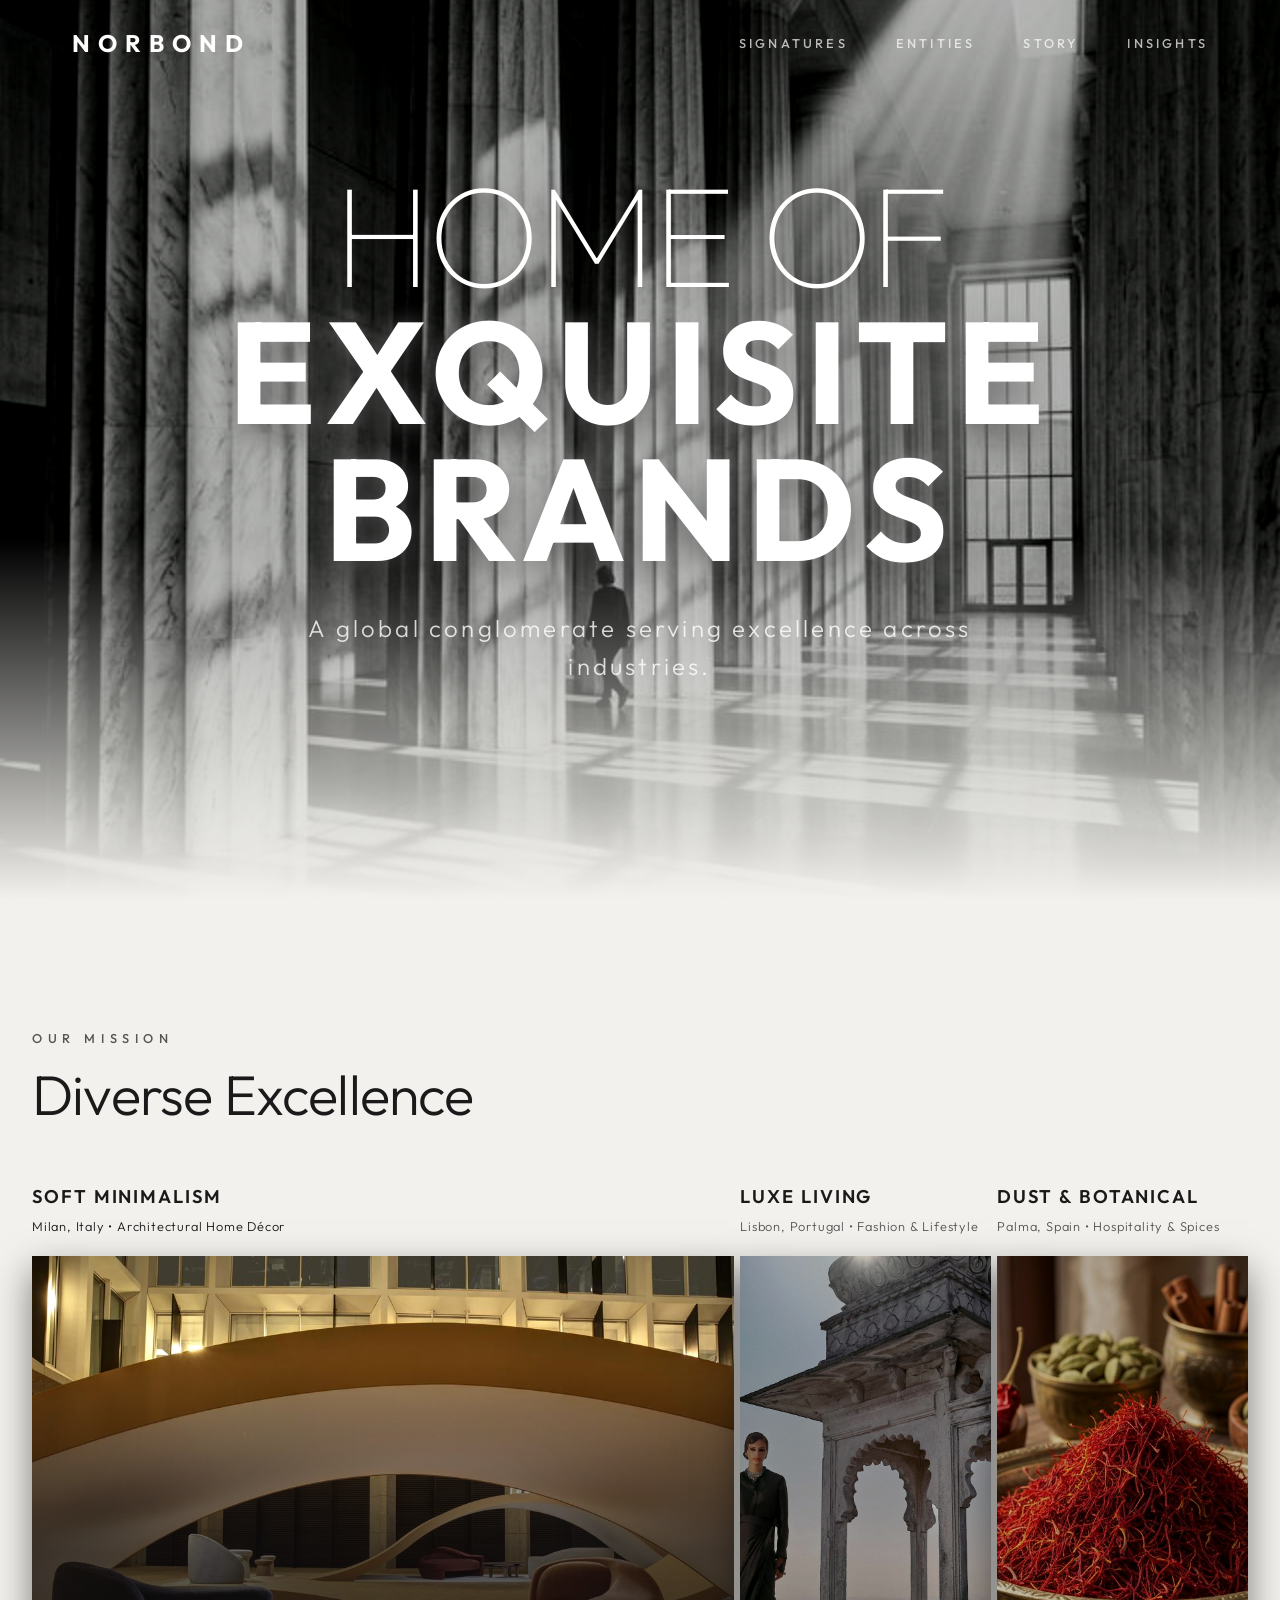
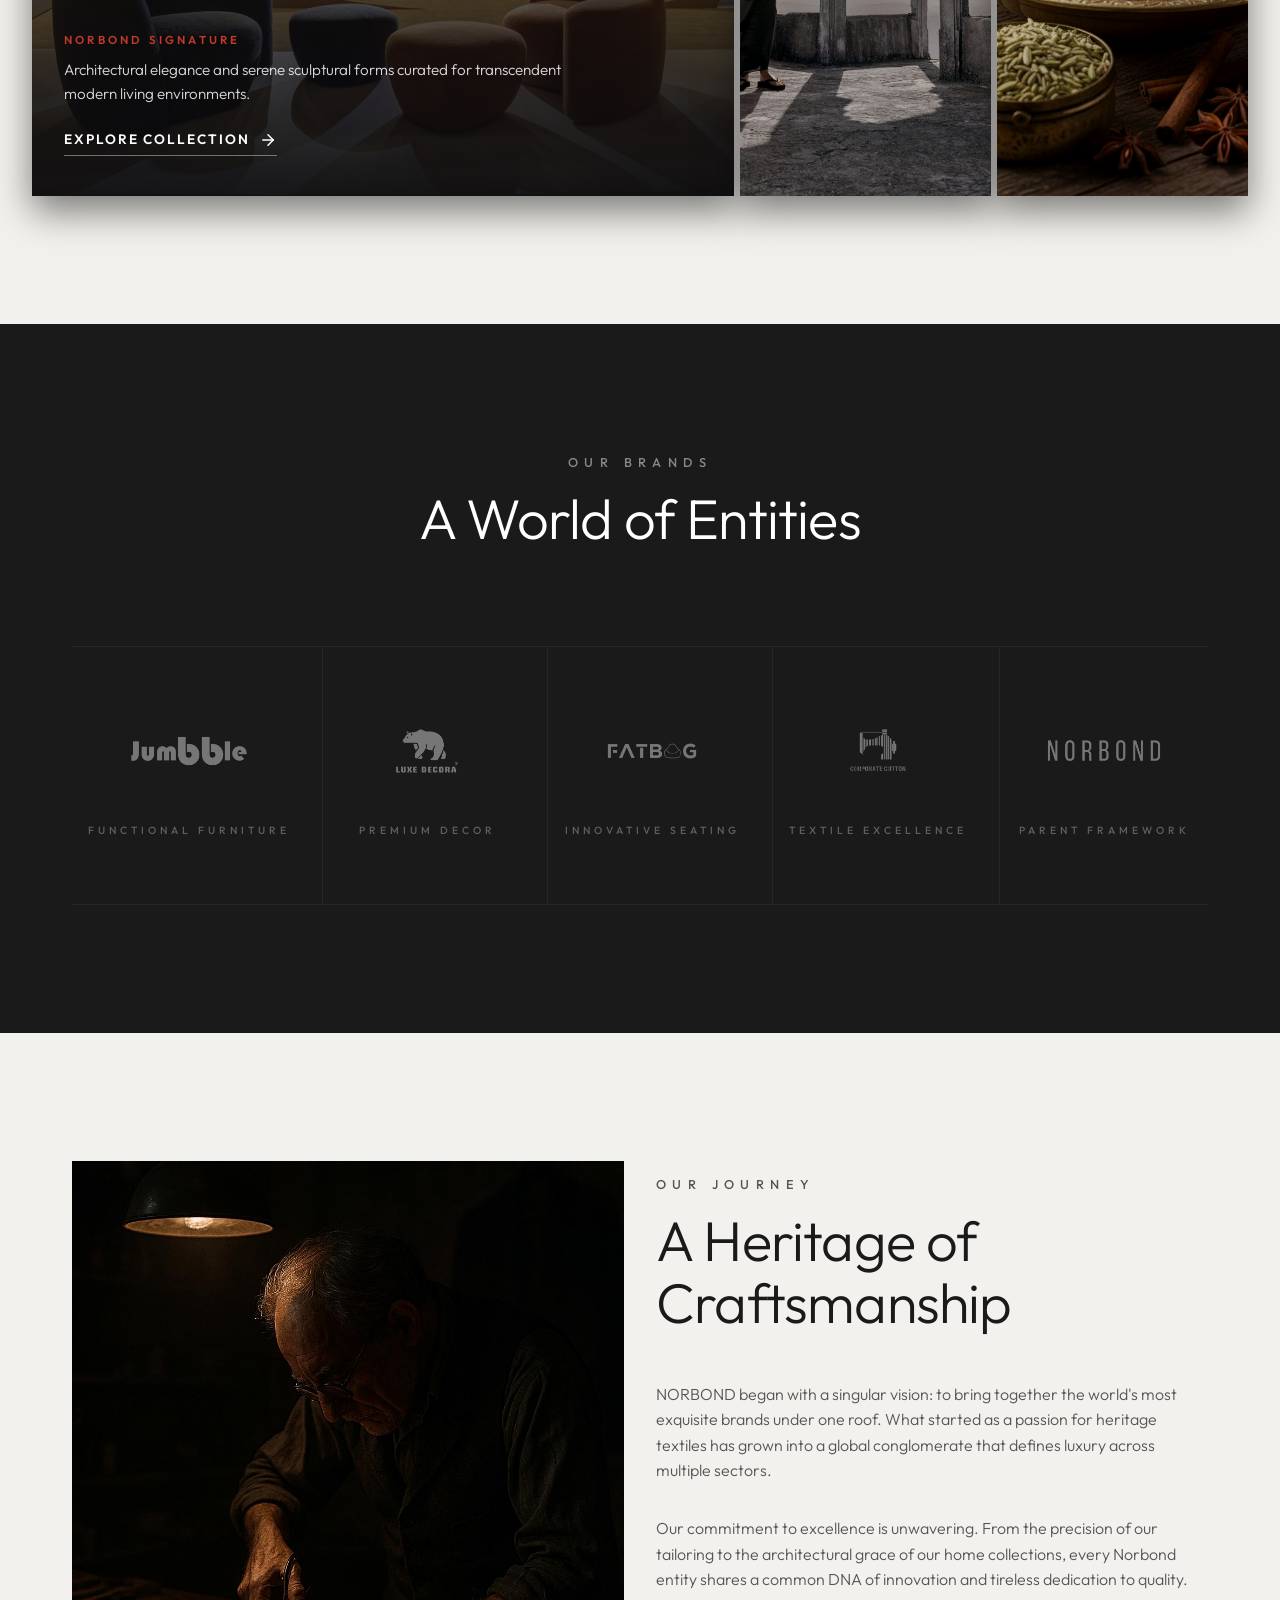
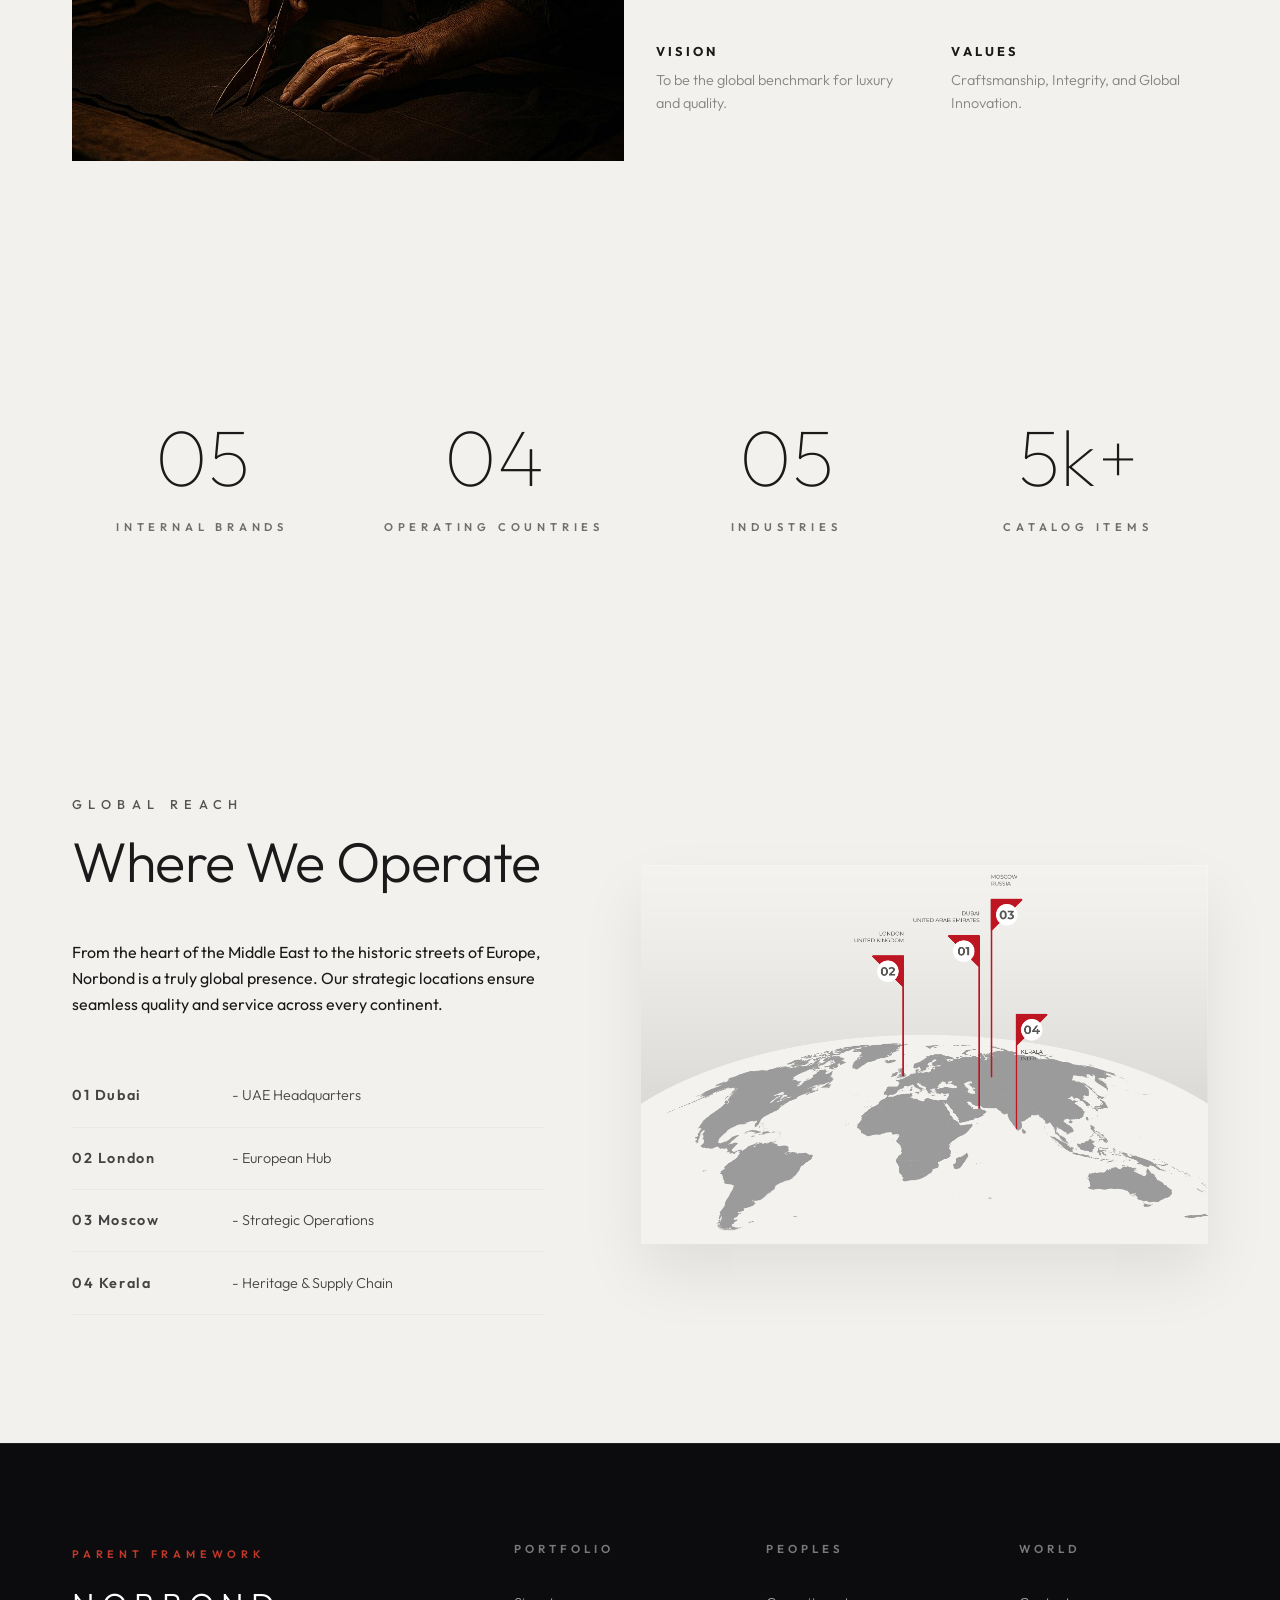
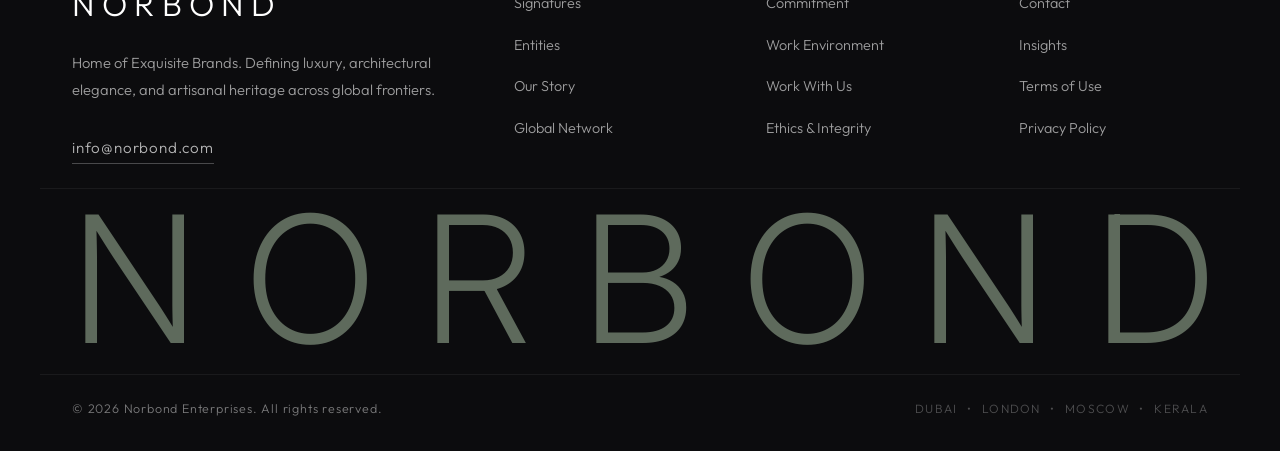
==== commit d7d560d5: "upadtewd" ====
--- a/index.html
+++ b/index.html
@@ -11,7 +11,7 @@
   <!-- Google Fonts -->
   <link rel="preconnect" href="https://fonts.googleapis.com">
   <link rel="preconnect" href="https://fonts.gstatic.com" crossorigin>
-  <link href="https://fonts.googleapis.com/css2?family=Outfit:wght@100;300;400;500;700&display=swap" rel="stylesheet">
+  <link href="https://fonts.googleapis.com/css2?family=Inter:wght@300;400;500;600;700&family=Outfit:wght@100;300;400;500;700&display=swap" rel="stylesheet">
 
   <link rel="stylesheet" href="style.css" />
 </head>
@@ -28,12 +28,6 @@
         <li><a href="entities.html">ENTITIES</a></li>
         <li><a href="story.html">STORY</a></li>
         <li><a href="insights.html">INSIGHTS</a></li>
-        <li class="nav-contact"><a href="#contact"><svg xmlns="http://www.w3.org/2000/svg" width="20" height="20"
-              viewBox="0 0 24 24" fill="none" stroke="currentColor" stroke-width="1.5" stroke-linecap="round"
-              stroke-linejoin="round">
-              <path d="M4 4h16c1.1 0 2 .9 2 2v12c0 1.1-.9 2-2 2H4c-1.1 0-2-.9-2-2V6c0-1.1.9-2 2-2z"></path>
-              <polyline points="22,6 12,13 2,6"></polyline>
-            </svg></a></li>
       </ul>
     </nav>
   </header>
@@ -47,51 +41,93 @@
       <div class="hero-content container">
         <h1 class="reveal">HOME OF<br><span class="highlight">EXQUISITE BRANDS</span></h1>
         <p class="hero-subtitle">A global conglomerate serving excellence across industries.</p>
-        <div class="scroll-indicator">
-          <span class="scroll-text">SCROLL</span>
-          <div class="mouse"></div>
-        </div>
+
       </div>
     </section>
 
     <section class="signatures section" id="signatures">
-      <div class="container">
-        <div class="section-header">
+      <div class="container signatures-container">
+        <div class="section-header reveal">
           <span class="section-tag">OUR MISSION</span>
           <h2 class="section-title">Diverse Excellence</h2>
         </div>
 
-        <div class="signature-grid">
-          <div class="signature-card reveal-up">
-            <div class="card-image">
-              <img src="assets/Homepage LifeStyle.jpg" alt="Fashion">
-            </div>
-            <div class="card-content">
-              <h3>FASHION</h3>
-              <p>Redefining style through craftsmanship and heritage.</p>
-              <a href="signatures.html" class="btn-text">Explore →</a>
-            </div>
-          </div>
-
-          <div class="signature-card reveal-up" style="transition-delay: 0.1s;">
-            <div class="card-image">
-              <img src="assets/Homepage Category Home.jpg" alt="Home Decor">
-            </div>
-            <div class="card-content">
-              <h3>HOME</h3>
-              <p>Architectural elegance for modern living spaces.</p>
-              <a href="signatures.html" class="btn-text">Explore →</a>
-            </div>
-          </div>
-
-          <div class="signature-card reveal-up" style="transition-delay: 0.2s;">
-            <div class="card-image">
-              <img src="assets/Homepafe Category Spices.jpg" alt="Spices & Herbs">
-            </div>
-            <div class="card-content">
-              <h3>HOSPITALITY</h3>
-              <p>The finest selection of spices and herbs globally.</p>
-              <a href="signatures.html" class="btn-text">Explore →</a>
+        <div class="signature-accordion reveal-up" id="signatureAccordion">
+          <!-- Card 1 -->
+          <div class="signature-card is-expanded" data-index="0">
+            <div class="card-meta">
+              <h3 class="card-title">SOFT MINIMALISM</h3>
+              <span class="card-subtitle">Milan, Italy &bull; Architectural Home Décor</span>
+            </div>
+            <div class="card-image-wrapper">
+              <img src="assets/img15.jpeg" alt="Soft Minimalism Home" class="card-img">
+              <div class="card-overlay">
+                <div class="card-info">
+                  <span class="card-tag">NORBOND SIGNATURE</span>
+                  <p class="card-desc">Architectural elegance and serene sculptural forms curated for transcendent
+                    modern living environments.</p>
+                  <a href="signatures.html" class="card-explore-btn">
+                    <span>Explore Collection</span>
+                    <svg width="18" height="18" viewBox="0 0 24 24" fill="none" stroke="currentColor" stroke-width="2"
+                      stroke-linecap="round" stroke-linejoin="round">
+                      <line x1="5" y1="12" x2="19" y2="12"></line>
+                      <polyline points="12 5 19 12 12 19"></polyline>
+                    </svg>
+                  </a>
+                </div>
+              </div>
+            </div>
+          </div>
+
+          <!-- Card 2 -->
+          <div class="signature-card" data-index="1">
+            <div class="card-meta">
+              <h3 class="card-title">LUXE LIVING</h3>
+              <span class="card-subtitle">Lisbon, Portugal &bull; Fashion &amp; Lifestyle</span>
+            </div>
+            <div class="card-image-wrapper">
+              <img src="assets/img14.jpeg" alt="Luxe Living Fashion" class="card-img">
+              <div class="card-overlay">
+                <div class="card-info">
+                  <span class="card-tag">NORBOND SIGNATURE</span>
+                  <p class="card-desc">Redefining style and bespoke couture through meticulous craftsmanship, timeless
+                    textiles, and heritage artistry.</p>
+                  <a href="signatures.html" class="card-explore-btn">
+                    <span>Explore Collection</span>
+                    <svg width="18" height="18" viewBox="0 0 24 24" fill="none" stroke="currentColor" stroke-width="2"
+                      stroke-linecap="round" stroke-linejoin="round">
+                      <line x1="5" y1="12" x2="19" y2="12"></line>
+                      <polyline points="12 5 19 12 12 19"></polyline>
+                    </svg>
+                  </a>
+                </div>
+              </div>
+            </div>
+          </div>
+
+          <!-- Card 3 -->
+          <div class="signature-card" data-index="2">
+            <div class="card-meta">
+              <h3 class="card-title">DUST &amp; BOTANICAL</h3>
+              <span class="card-subtitle">Palma, Spain &bull; Hospitality &amp; Spices</span>
+            </div>
+            <div class="card-image-wrapper">
+              <img src="assets/img4.jpeg" alt="Dust and Botanical Hospitality" class="card-img">
+              <div class="card-overlay">
+                <div class="card-info">
+                  <span class="card-tag">NORBOND SIGNATURE</span>
+                  <p class="card-desc">The finest curation of exotic spices, artisanal culinary herbs, and world-class
+                    sensory hospitality.</p>
+                  <a href="signatures.html" class="card-explore-btn">
+                    <span>Explore Collection</span>
+                    <svg width="18" height="18" viewBox="0 0 24 24" fill="none" stroke="currentColor" stroke-width="2"
+                      stroke-linecap="round" stroke-linejoin="round">
+                      <line x1="5" y1="12" x2="19" y2="12"></line>
+                      <polyline points="12 5 19 12 12 19"></polyline>
+                    </svg>
+                  </a>
+                </div>
+              </div>
             </div>
           </div>
         </div>
@@ -143,7 +179,7 @@
     <section class="story section" id="story">
       <div class="container grid">
         <div class="story-image reveal">
-          <img src="assets/HomepageOurStory.jpeg" alt="Craftsmanship">
+          <img src="assets/img13.jpeg" alt="Craftsmanship">
         </div>
         <div class="story-content reveal">
           <span class="section-tag">OUR JOURNEY</span>
@@ -194,7 +230,8 @@
         <div class="global-content reveal">
           <span class="section-tag">GLOBAL REACH</span>
           <h2 class="section-title">Where We Operate</h2>
-          <p>From the heart of the Middle East to the historic streets of Europe, Norbond is a truly global presence. Our strategic locations ensure seamless quality and service across every continent.</p>
+          <p>From the heart of the Middle East to the historic streets of Europe, Norbond is a truly global presence.
+            Our strategic locations ensure seamless quality and service across every continent.</p>
           <ul class="location-list">
             <li><strong>01 Dubai</strong> - UAE Headquarters</li>
             <li><strong>02 London</strong> - European Hub</li>
@@ -203,37 +240,70 @@
           </ul>
         </div>
         <div class="global-map-wrap reveal">
-           <img src="assets/Map.jpg" alt="Norbond Global Network" class="network-map-img">
+          <img src="assets/Map.jpg" alt="Norbond Global Network" class="network-map-img">
         </div>
       </div>
     </section>
   </main>
 
-  <footer class="footer section">
-    <div class="container grid">
+  <footer class="footer" id="contact">
+    <div class="container footer-top-grid">
       <div class="footer-brand">
-        <a href="#" class="footer-logo">NORBOND</a>
-        <p>Home of Exquisite Brands. Excellence across every industry.</p>
-      </div>
+        <span class="footer-tag">PARENT FRAMEWORK</span>
+        <a href="index.html" class="footer-logo">NORBOND</a>
+        <p class="footer-desc">Home of Exquisite Brands. Defining luxury, architectural elegance, and artisanal heritage across global frontiers.</p>
+        <a href="mailto:info@norbond.com" class="footer-email-link">info@norbond.com</a>
+      </div>
+
       <div class="footer-links">
-        <h4>Peoples</h4>
-        <ul>
+        <h4 class="footer-col-title">PORTFOLIO</h4>
+        <ul class="footer-nav-list">
+          <li><a href="signatures.html">Signatures</a></li>
+          <li><a href="entities.html">Entities</a></li>
+          <li><a href="story.html">Our Story</a></li>
+          <li><a href="#global">Global Network</a></li>
+        </ul>
+      </div>
+
+      <div class="footer-links">
+        <h4 class="footer-col-title">PEOPLES</h4>
+        <ul class="footer-nav-list">
           <li><a href="#">Commitment</a></li>
           <li><a href="#">Work Environment</a></li>
           <li><a href="#">Work With Us</a></li>
+          <li><a href="#">Ethics &amp; Integrity</a></li>
         </ul>
       </div>
+
       <div class="footer-links">
-        <h4>World</h4>
-        <ul>
-          <li><a href="#">Contact</a></li>
-          <li><a href="#">Insights</a></li>
+        <h4 class="footer-col-title">WORLD</h4>
+        <ul class="footer-nav-list">
+          <li><a href="#contact">Contact</a></li>
+          <li><a href="insights.html">Insights</a></li>
           <li><a href="#">Terms of Use</a></li>
+          <li><a href="#">Privacy Policy</a></li>
         </ul>
       </div>
     </div>
+
+    <!-- Huge Typography Proximity Section -->
+    <div class="container">
+      <div class="wv-huge-typography-wrapper" id="waveyuHugeTypography">
+        <span class="wv-char">N</span>
+        <span class="wv-char">O</span>
+        <span class="wv-char">R</span>
+        <span class="wv-char">B</span>
+        <span class="wv-char">O</span>
+        <span class="wv-char">N</span>
+        <span class="wv-char">D</span>
+      </div>
+    </div>
+
     <div class="footer-bottom container">
       <p>&copy; 2026 Norbond Enterprises. All rights reserved.</p>
+      <div class="footer-bottom-locations">
+        <span>Dubai</span> &bull; <span>London</span> &bull; <span>Moscow</span> &bull; <span>Kerala</span>
+      </div>
     </div>
   </footer>
 
--- a/style.css
+++ b/style.css
@@ -82,7 +82,12 @@
   width: 100%;
   z-index: 1000;
   padding: 1.5rem 0;
-  transition: var(--transition);
+  transition: transform 0.45s cubic-bezier(0.16, 1, 0.3, 1), background 0.4s ease, padding 0.4s ease, border-color 0.4s ease;
+  will-change: transform;
+}
+
+.header.header-hidden {
+  transform: translateY(-100%);
 }
 
 .header.scrolled,
@@ -102,6 +107,70 @@
   stroke: var(--text-primary);
 }
 
+/* Signatures page — transparent hero nav, transitions on scroll */
+.sig-page .header {
+  background: transparent;
+  border-bottom: none;
+  backdrop-filter: none;
+}
+
+.sig-page .nav-links a,
+.sig-page .nav-logo a {
+  color: #fff;
+}
+
+.sig-page .nav-contact svg {
+  stroke: #fff;
+}
+
+.sig-page .header.scrolled {
+  background: var(--glass-bg);
+  backdrop-filter: blur(10px);
+  padding: 1rem 0;
+  border-bottom: 1px solid rgba(0, 0, 0, 0.05);
+}
+
+.sig-page .header.scrolled .nav-links a,
+.sig-page .header.scrolled .nav-logo a {
+  color: var(--text-primary);
+}
+
+.sig-page .header.scrolled .nav-contact svg {
+  stroke: var(--text-primary);
+}
+
+/* Signatures page — transparent hero nav, transitions on scroll */
+.sig-page .header {
+  background: transparent;
+  border-bottom: none;
+  backdrop-filter: none;
+}
+
+.sig-page .nav-links a,
+.sig-page .nav-logo a {
+  color: #fff;
+}
+
+.sig-page .nav-contact svg {
+  stroke: #fff;
+}
+
+.sig-page .header.scrolled {
+  background: var(--glass-bg);
+  backdrop-filter: blur(10px);
+  padding: 1rem 0;
+  border-bottom: 1px solid rgba(0, 0, 0, 0.05);
+}
+
+.sig-page .header.scrolled .nav-links a,
+.sig-page .header.scrolled .nav-logo a {
+  color: var(--text-primary);
+}
+
+.sig-page .header.scrolled .nav-contact svg {
+  stroke: var(--text-primary);
+}
+
 .nav {
   display: flex;
   justify-content: space-between;
@@ -133,7 +202,8 @@
   letter-spacing: 0.2rem;
   opacity: 0.7;
   color: #fff;
-  /* Initial color */
+  border-bottom: 1px solid transparent;
+  padding-bottom: 2px;
 }
 
 .header.scrolled .nav-links a {
@@ -141,8 +211,14 @@
   /* Scrolled color */
 }
 
-.nav-links a:hover {
+.nav-links a:hover,
+.nav-links a.active {
   opacity: 1;
+}
+
+.nav-links a.active {
+  border-bottom: 1px solid currentColor;
+  padding-bottom: 2px;
 }
 
 /* Contact SVG color */
@@ -410,58 +486,260 @@
   filter: grayscale(100%);
 }
 
-/* Signatures Page Alternating Layout */
-.brand-row {
+/* ============================================================
+   SIGNATURES PAGE
+   ============================================================ */
+
+/* Hero */
+.sig-hero {
+  position: relative;
+  height: 100vh;
+  min-height: 600px;
+  display: flex;
+  align-items: center;
+  overflow: hidden;
+}
+
+.sig-hero-bg {
+  position: absolute;
+  inset: 0;
+  background: url('assets/Signatures La Cahriot.jpg') center / cover no-repeat;
+  filter: brightness(0.45) contrast(1.1);
+  transform: scale(1.05);
+  transition: transform 10s ease;
+  z-index: 1;
+}
+
+.sig-hero:hover .sig-hero-bg {
+  transform: scale(1);
+}
+
+.sig-hero-overlay {
+  position: absolute;
+  inset: 0;
+  background: linear-gradient(
+    135deg,
+    rgba(10, 10, 12, 0.72) 0%,
+    rgba(10, 10, 12, 0.3) 60%,
+    transparent 100%
+  );
+  z-index: 2;
+}
+
+.sig-hero-content {
+  position: relative;
+  z-index: 10;
+  color: #fff;
+  padding-top: 6rem;
+}
+
+.sig-hero-content .section-tag {
+  color: rgba(255,255,255,0.55);
+  margin-bottom: 1.5rem;
+}
+
+.sig-hero-content h1 {
+  font-size: clamp(3.5rem, 10vw, 7.5rem);
+  font-weight: 100;
+  line-height: 0.95;
+  letter-spacing: -0.2rem;
+  margin-bottom: 2rem;
+  color: #fff;
+}
+
+.sig-hero-content h1 .highlight {
+  font-style: italic;
+  font-weight: 300;
+}
+
+.sig-hero-sub {
+  font-size: 1rem;
+  font-weight: 300;
+  color: rgba(255,255,255,0.65);
+  max-width: 520px;
+  line-height: 1.8;
+}
+
+.sig-hero-scroll-line {
+  position: absolute;
+  bottom: 0;
+  left: 50%;
+  transform: translateX(-50%);
+  width: 1px;
+  height: 80px;
+  background: linear-gradient(to bottom, transparent, rgba(255,255,255,0.4));
+  z-index: 10;
+}
+
+/* Brand listing section */
+.sig-brands.section {
+  padding: 7rem 0 6rem;
+  background: var(--bg-primary);
+}
+
+/* Each brand row */
+.sig-brand-row {
   display: grid;
-  grid-template-columns: 1fr 1fr;
-  gap: 6rem;
+  grid-template-columns: 60px 1fr 1fr;
+  grid-template-areas: "num info img";
+  gap: 4rem;
   align-items: center;
-  margin-bottom: 8rem;
-}
-
-.brand-row.reverse {
-  direction: rtl;
-}
-
-.brand-row.reverse .brand-detail,
-.brand-row.reverse .brand-visual {
-  direction: ltr;
-}
-
-.brand-detail h3 {
-  font-size: 2.5rem;
-  font-weight: 300;
+  padding: 5rem 0;
+  position: relative;
+  transition: var(--transition);
+}
+
+.sig-brand-row .sig-brand-num     { grid-area: num; }
+.sig-brand-row .sig-brand-info    { grid-area: info; }
+.sig-brand-row .sig-brand-img-wrap { grid-area: img; }
+
+/* Reversed rows — image on the left, text on the right */
+.sig-brand-row.reverse {
+  grid-template-columns: 1fr 1fr 60px;
+  grid-template-areas: "img info num";
+}
+
+/* Number */
+.sig-brand-num {
+  font-size: 0.75rem;
+  font-weight: 600;
+  letter-spacing: 0.15rem;
+  color: var(--text-secondary);
+  opacity: 0.4;
+  align-self: flex-start;
+  padding-top: 0.4rem;
+}
+
+/* Text block */
+.sig-brand-info {
+  display: flex;
+  flex-direction: column;
+  gap: 0;
+}
+
+.sig-brand-category {
+  display: block;
+  font-size: 0.72rem;
+  letter-spacing: 0.3rem;
+  font-weight: 500;
+  text-transform: uppercase;
+  color: var(--text-secondary);
+  margin-bottom: 1rem;
+  transition: color 0.4s ease;
+}
+
+.sig-brand-row:hover .sig-brand-category {
+  color: var(--accent-red);
+}
+
+.sig-brand-name {
+  font-size: clamp(2.2rem, 4vw, 3.5rem);
+  font-weight: 300;
+  letter-spacing: -0.04rem;
+  line-height: 1.1;
   margin-bottom: 1.5rem;
-  letter-spacing: -0.02rem;
-}
-
-.brand-detail p {
-  font-size: 1.1rem;
+  color: var(--text-primary);
+}
+
+.sig-brand-desc {
+  font-size: 0.95rem;
+  font-weight: 300;
+  line-height: 1.85;
   color: var(--text-secondary);
-  font-weight: 300;
-  line-height: 1.8;
-}
-
-.brand-visual img {
-  width: 100%;
-  height: 450px;
+  margin-bottom: 2rem;
+  max-width: 440px;
+}
+
+.sig-brand-link {
+  display: inline-flex;
+  align-items: center;
+  gap: 0.5rem;
+  font-size: 0.8rem;
+  font-weight: 600;
+  letter-spacing: 0.12rem;
+  text-transform: uppercase;
+  color: var(--text-primary);
+  border-bottom: 1px solid var(--text-primary);
+  padding-bottom: 3px;
+  width: fit-content;
+  transition: gap 0.3s ease, opacity 0.3s ease;
+}
+
+.sig-brand-link:hover {
+  gap: 0.85rem;
+}
+
+.sig-brand-link svg {
+  transition: transform 0.3s ease;
+}
+
+.sig-brand-link:hover svg {
+  transform: translateX(4px);
+}
+
+/* Image */
+.sig-brand-img-wrap {
+  position: relative;
+  overflow: hidden;
+  height: 620px;
+  background: #e8e7e3;
+}
+
+.sig-brand-img {
+  width: 100%;
+  height: 100%;
   object-fit: cover;
-  border-radius: 2rem;
-  /* Softened corners like in screenshots */
+  display: block;
   filter: grayscale(100%);
-  transition: var(--transition);
-}
-
-.brand-row:hover .brand-visual img {
+  transform: scale(1.03);
+  transition: filter 0.8s cubic-bezier(0.16, 1, 0.3, 1),
+              transform 0.8s cubic-bezier(0.16, 1, 0.3, 1);
+}
+
+.sig-brand-row:hover .sig-brand-img {
   filter: grayscale(0%);
-  transform: scale(1.02);
-}
-
+  transform: scale(1);
+}
+
+/* Divider between brands */
+.sig-divider {
+  width: 100%;
+  height: 1px;
+  background: rgba(26, 26, 26, 0.08);
+}
+
+/* Section subtitle (legacy) */
 .section-subtitle {
   max-width: 800px;
   margin: 0 auto 5rem;
   font-weight: 300;
   opacity: 0.7;
+}
+
+/* Responsive */
+@media (max-width: 900px) {
+  .sig-brand-row,
+  .sig-brand-row.reverse {
+    grid-template-columns: 1fr;
+    gap: 2rem;
+    padding: 3.5rem 0;
+  }
+
+  .sig-brand-num {
+    display: none;
+  }
+
+  .sig-brand-row.reverse .sig-brand-img-wrap {
+    order: unset;
+  }
+
+  .sig-brand-img-wrap {
+    height: 380px;
+  }
+
+  .sig-hero-content h1 {
+    letter-spacing: -0.1rem;
+  }
 }
 
 /* Entities Page Style */
@@ -491,6 +769,10 @@
   position: relative;
   z-index: 10;
   padding: 0 2rem;
+}
+
+.entities-hero .section-tag {
+  color: rgba(255, 255, 255, 0.7);
 }
 
 .entities-hero h1 {
@@ -579,6 +861,367 @@
   text-align: center;
 }
 
+/* ============================================================
+   STORY PAGE
+   ============================================================ */
+
+/* Transparent hero nav — same pattern as signatures */
+.story-page .header {
+  background: transparent;
+  border-bottom: none;
+  backdrop-filter: none;
+}
+.story-page .nav-links a,
+.story-page .nav-logo a { color: #fff; }
+.story-page .nav-contact svg { stroke: #fff; }
+.story-page .header.scrolled {
+  background: var(--glass-bg);
+  backdrop-filter: blur(10px);
+  padding: 1rem 0;
+  border-bottom: 1px solid rgba(0,0,0,0.05);
+}
+.story-page .header.scrolled .nav-links a,
+.story-page .header.scrolled .nav-logo a { color: var(--text-primary); }
+.story-page .header.scrolled .nav-contact svg { stroke: var(--text-primary); }
+
+/* Hero */
+.story-hero {
+  position: relative;
+  height: 100vh;
+  min-height: 600px;
+  display: flex;
+  align-items: center;
+  overflow: hidden;
+}
+.story-hero-bg {
+  position: absolute;
+  inset: 0;
+  background: url('assets/Story - Journey.jpg') center / cover no-repeat;
+  filter: brightness(0.4) contrast(1.1);
+  transform: scale(1.05);
+  transition: transform 10s ease;
+  z-index: 1;
+}
+.story-hero:hover .story-hero-bg { transform: scale(1); }
+.story-hero-overlay {
+  position: absolute;
+  inset: 0;
+  background: linear-gradient(135deg, rgba(10,10,12,0.75) 0%, rgba(10,10,12,0.25) 65%, transparent 100%);
+  z-index: 2;
+}
+.story-hero-content {
+  position: relative;
+  z-index: 10;
+  color: #fff;
+  padding-top: 6rem;
+}
+.story-hero-content .section-tag {
+  color: rgba(255,255,255,0.5);
+  margin-bottom: 1.5rem;
+}
+.story-hero-content h1 {
+  font-size: clamp(3.5rem, 10vw, 7.5rem);
+  font-weight: 100;
+  line-height: 0.95;
+  letter-spacing: -0.2rem;
+  margin-bottom: 2rem;
+  color: #fff;
+}
+.story-hero-content h1 .highlight {
+  font-style: italic;
+  font-weight: 300;
+}
+.story-hero-sub {
+  font-size: 1rem;
+  font-weight: 300;
+  color: rgba(255,255,255,0.65);
+  max-width: 500px;
+  line-height: 1.8;
+}
+.story-hero-line {
+  position: absolute;
+  bottom: 0;
+  left: 50%;
+  transform: translateX(-50%);
+  width: 1px;
+  height: 80px;
+  background: linear-gradient(to bottom, transparent, rgba(255,255,255,0.4));
+  z-index: 10;
+}
+
+/* Intro section */
+.story-intro-section.section {
+  padding-bottom: 5rem;
+}
+.story-intro-grid {
+  display: grid;
+  grid-template-columns: 220px 1fr;
+  gap: 6rem;
+  align-items: start;
+  padding-top: 1rem;
+}
+.story-intro-label {
+  padding-top: 0.4rem;
+}
+.story-intro-text p {
+  font-size: 1.1rem;
+  font-weight: 300;
+  line-height: 1.9;
+  color: var(--text-secondary);
+  margin-bottom: 1.5rem;
+}
+.story-intro-text p:last-child { margin-bottom: 0; }
+
+/* Full-width image break */
+.story-full-img {
+  width: 100%;
+  height: 70vh;
+  min-height: 400px;
+  overflow: hidden;
+}
+.story-full-img img {
+  width: 100%;
+  height: 100%;
+  object-fit: cover;
+  object-position: center 20%;
+  filter: brightness(0.85);
+  transition: transform 0.8s ease;
+}
+.story-full-img:hover img { transform: scale(1.02); }
+
+/* Mission & Vision */
+.story-mv.section {
+  padding-top: 7rem;
+}
+.story-mv .section-header {
+  margin-bottom: 5rem;
+}
+.story-mv-row {
+  display: grid;
+  grid-template-columns: 1fr 1fr;
+  grid-template-areas: "img info";
+  gap: 6rem;
+  align-items: center;
+  padding: 4rem 0;
+}
+.story-mv-row .story-mv-img-wrap { grid-area: img; }
+.story-mv-row .story-mv-info     { grid-area: info; }
+.story-mv-row.reverse {
+  grid-template-areas: "info img";
+}
+.story-mv-img-wrap {
+  overflow: hidden;
+  height: 540px;
+}
+.story-mv-img {
+  width: 100%;
+  height: 100%;
+  object-fit: cover;
+  filter: grayscale(100%);
+  transform: scale(1.03);
+  transition: filter 0.8s cubic-bezier(0.16,1,0.3,1), transform 0.8s cubic-bezier(0.16,1,0.3,1);
+}
+.story-mv-row:hover .story-mv-img {
+  filter: grayscale(0%);
+  transform: scale(1);
+}
+.story-mv-num {
+  display: block;
+  font-size: 0.72rem;
+  letter-spacing: 0.15rem;
+  font-weight: 600;
+  color: var(--text-secondary);
+  opacity: 0.4;
+  margin-bottom: 1.2rem;
+}
+.story-mv-heading {
+  font-size: clamp(2rem, 4vw, 3rem);
+  font-weight: 300;
+  letter-spacing: -0.03rem;
+  margin-bottom: 1.5rem;
+  color: var(--text-primary);
+}
+.story-mv-desc {
+  font-size: 0.95rem;
+  font-weight: 300;
+  line-height: 1.85;
+  color: var(--text-secondary);
+  margin-bottom: 1.2rem;
+}
+.story-mv-list {
+  list-style: none;
+  margin-top: 0.5rem;
+}
+.story-mv-list li {
+  font-size: 0.9rem;
+  font-weight: 300;
+  color: var(--text-secondary);
+  padding: 0.65rem 0 0.65rem 1.5rem;
+  border-bottom: 1px solid rgba(0,0,0,0.06);
+  position: relative;
+}
+.story-mv-list li::before {
+  content: '—';
+  position: absolute;
+  left: 0;
+  color: var(--accent-red);
+  font-weight: 600;
+}
+.story-mv-divider {
+  width: 100%;
+  height: 1px;
+  background: rgba(26,26,26,0.07);
+}
+
+/* Journey — dark band */
+.story-journey-section {
+  background: #111009;
+  color: #fff;
+  padding: 8rem 0 6rem;
+}
+.story-journey-grid {
+  display: grid;
+  grid-template-columns: 1fr 1fr;
+  gap: 6rem;
+  align-items: start;
+  margin-bottom: 5rem;
+}
+.story-journey-left .section-tag {
+  color: rgba(255,255,255,0.45);
+  margin-bottom: 1.5rem;
+}
+.story-journey-heading {
+  font-size: clamp(2.5rem, 5vw, 4rem);
+  font-weight: 100;
+  line-height: 1;
+  letter-spacing: -0.1rem;
+  color: #fff;
+}
+.story-journey-right p {
+  font-size: 0.95rem;
+  font-weight: 300;
+  line-height: 1.9;
+  color: rgba(255,255,255,0.65);
+  margin-bottom: 1.5rem;
+}
+.story-journey-right p:last-child { margin-bottom: 0; }
+.story-journey-img-row {
+  display: grid;
+  grid-template-columns: repeat(3, 1fr);
+  gap: 0.4rem;
+}
+.story-journey-img-item {
+  overflow: hidden;
+  height: 480px;
+}
+.story-journey-img-item img {
+  width: 100%;
+  height: 100%;
+  object-fit: cover;
+  filter: brightness(0.75);
+  transform: scale(1.03);
+  transition: filter 0.7s ease, transform 0.7s ease;
+}
+.story-journey-img-item:hover img {
+  filter: brightness(1);
+  transform: scale(1);
+}
+
+/* Global Reach */
+.story-reach-section.section {
+  padding-top: 7rem;
+}
+.story-reach-grid {
+  display: grid;
+  grid-template-columns: 1fr 1fr;
+  gap: 6rem;
+  align-items: center;
+}
+.story-reach-info .section-title {
+  margin-bottom: 1.5rem;
+}
+.story-reach-info > p {
+  font-size: 0.95rem;
+  font-weight: 300;
+  line-height: 1.85;
+  color: var(--text-secondary);
+  margin-bottom: 2.5rem;
+}
+.story-reach-list {
+  list-style: none;
+}
+.story-reach-list li {
+  display: flex;
+  align-items: baseline;
+  gap: 0;
+  padding: 1rem 0;
+  border-bottom: 1px solid rgba(0,0,0,0.06);
+  font-size: 0.9rem;
+  font-weight: 300;
+  color: var(--text-secondary);
+  transition: var(--transition);
+}
+.story-reach-list li:hover {
+  transform: translateX(8px);
+  color: var(--text-primary);
+}
+.story-reach-list li strong {
+  font-weight: 600;
+  color: var(--text-primary);
+  min-width: 150px;
+  flex-shrink: 0;
+  letter-spacing: 0.05rem;
+}
+.story-reach-img-wrap {
+  overflow: hidden;
+  height: 540px;
+}
+.story-reach-img {
+  width: 100%;
+  height: 100%;
+  object-fit: cover;
+  filter: grayscale(60%);
+  transition: filter 0.7s ease;
+}
+.story-reach-img-wrap:hover .story-reach-img { filter: grayscale(0%); }
+
+/* CTA closing */
+.story-cta.section {
+  border-top: 1px solid rgba(0,0,0,0.07);
+}
+.story-cta-heading {
+  font-size: clamp(2.5rem, 5vw, 4.5rem);
+  font-weight: 100;
+  letter-spacing: -0.1rem;
+  margin: 1rem 0 2rem;
+  color: var(--text-primary);
+}
+.story-cta-text {
+  font-size: 1rem;
+  font-weight: 300;
+  line-height: 1.85;
+  color: var(--text-secondary);
+  max-width: 650px;
+  margin: 0 auto 3rem;
+}
+.story-cta-btn {
+  display: inline-flex;
+  align-items: center;
+  gap: 0.6rem;
+  font-size: 0.85rem;
+  font-weight: 600;
+  letter-spacing: 0.15rem;
+  text-transform: uppercase;
+  color: var(--text-primary);
+  border-bottom: 1px solid var(--text-primary);
+  padding-bottom: 4px;
+  transition: gap 0.3s ease;
+}
+.story-cta-btn:hover { gap: 1rem; }
+.story-cta-btn svg { transition: transform 0.3s ease; }
+.story-cta-btn:hover svg { transform: translateX(4px); }
+
+/* Legacy story styles (kept for safety) */
 .story-intro p {
   font-size: 1.1rem;
   font-weight: 300;
@@ -587,34 +1230,24 @@
   line-height: 1.8;
   opacity: 0.8;
 }
-
 .mission-vision-grid {
   display: grid;
   grid-template-columns: 1fr 1fr;
   gap: 4rem;
 }
-
 .mv-image img {
   width: 100%;
   height: 400px;
   object-fit: cover;
-  border-radius: 1.5rem;
   margin-bottom: 2rem;
   filter: grayscale(100%);
 }
-
 .mv-content h2 {
   font-size: 1.5rem;
   letter-spacing: 0.3rem;
   margin-bottom: 1.5rem;
 }
-
-.mv-content p {
-  font-weight: 300;
-  opacity: 0.7;
-  margin-bottom: 1.5rem;
-}
-
+.mv-content p { font-weight: 300; opacity: 0.7; margin-bottom: 1.5rem; }
 .mv-list li {
   font-size: 0.9rem;
   font-weight: 300;
@@ -623,127 +1256,710 @@
   padding-left: 1.5rem;
   position: relative;
 }
-
-.mv-list li::before {
+.mv-list li::before { content: '—'; position: absolute; left: 0; color: var(--accent-red); }
+.story-journey { background: #fff; }
+.journey-content h2 { font-size: 2rem; letter-spacing: 0.2rem; margin-bottom: 2rem; }
+.journey-content p { max-width: 800px; margin: 0 auto 1.5rem; font-weight: 300; opacity: 0.7; }
+.reach-grid { display: grid; grid-template-columns: 1fr 1fr; gap: 6rem; align-items: center; }
+.reach-content h2 { font-size: 1.8rem; margin-bottom: 2rem; letter-spacing: 0.2rem; }
+.reach-content p { font-weight: 300; opacity: 0.8; margin-bottom: 1.5rem; line-height: 1.8; }
+.reach-image img { width: 100%; height: 600px; object-fit: cover; filter: grayscale(100%); }
+.story-footer h2 { font-size: 1.5rem; letter-spacing: 0.2rem; }
+.story-reach.section { padding-bottom: 4rem; }
+.story-footer.section { padding-top: 2rem; }
+
+/* Responsive */
+@media (max-width: 900px) {
+  .story-intro-grid { grid-template-columns: 1fr; gap: 2rem; }
+  .story-mv-row,
+  .story-mv-row.reverse { grid-template-columns: 1fr; grid-template-areas: "img" "info"; gap: 2.5rem; padding: 3rem 0; }
+  .story-mv-img-wrap { height: 320px; }
+  .story-journey-grid { grid-template-columns: 1fr; gap: 2.5rem; }
+  .story-journey-img-row { grid-template-columns: 1fr; gap: 0.4rem; }
+  .story-journey-img-item { height: 280px; }
+  .story-reach-grid { grid-template-columns: 1fr; gap: 3rem; }
+  .story-reach-img-wrap { height: 320px; }
+}
+
+/* ============================================================
+   INSIGHTS PAGE
+   ============================================================ */
+
+/* Transparent hero nav — same pattern as signatures and story */
+.insights-page .header {
+  background: transparent;
+  border-bottom: none;
+  backdrop-filter: none;
+}
+.insights-page .nav-links a,
+.insights-page .nav-logo a { color: #fff; }
+.insights-page .nav-contact svg { stroke: #fff; }
+.insights-page .header.scrolled {
+  background: var(--glass-bg);
+  backdrop-filter: blur(10px);
+  padding: 1rem 0;
+  border-bottom: 1px solid rgba(0,0,0,0.05);
+}
+.insights-page .header.scrolled .nav-links a,
+.insights-page .header.scrolled .nav-logo a { color: var(--text-primary); }
+.insights-page .header.scrolled .nav-contact svg { stroke: var(--text-primary); }
+
+/* Hero */
+.ins-hero {
+  position: relative;
+  height: 100vh;
+  min-height: 600px;
+  display: flex;
+  align-items: center;
+  overflow: hidden;
+}
+
+.ins-hero-bg {
+  position: absolute;
+  inset: 0;
+  background: url('assets/img9.jpeg') center / cover no-repeat;
+  filter: brightness(0.5) contrast(1.1);
+  transform: scale(1.05);
+  transition: transform 10s ease;
+  z-index: 1;
+}
+
+.ins-hero:hover .ins-hero-bg { transform: scale(1); }
+
+.ins-hero-overlay {
+  position: absolute;
+  inset: 0;
+  background: linear-gradient(135deg, rgba(10,10,12,0.75) 0%, rgba(10,10,12,0.25) 65%, transparent 100%);
+  z-index: 2;
+}
+
+.ins-hero-content {
+  position: relative;
+  z-index: 10;
+  color: #fff;
+  padding-top: 6rem;
+}
+
+.ins-hero-content .section-tag {
+  color: rgba(255,255,255,0.5);
+  margin-bottom: 1.5rem;
+}
+
+.ins-hero-content h1 {
+  font-size: clamp(3.5rem, 10vw, 7.5rem);
+  font-weight: 100;
+  line-height: 0.95;
+  letter-spacing: -0.2rem;
+  margin-bottom: 2rem;
+  color: #fff;
+}
+
+.ins-hero-content h1 .highlight {
+  font-style: italic;
+  font-weight: 300;
+}
+
+.ins-hero-sub {
+  font-size: 1rem;
+  font-weight: 300;
+  color: rgba(255,255,255,0.65);
+  max-width: 520px;
+  line-height: 1.8;
+}
+
+.ins-hero-line {
+  position: absolute;
+  bottom: 0;
+  left: 50%;
+  transform: translateX(-50%);
+  width: 1px;
+  height: 80px;
+  background: linear-gradient(to bottom, transparent, rgba(255,255,255,0.4));
+  z-index: 10;
+}
+
+/* Executive Intro */
+.ins-intro-section.section {
+  padding-bottom: 5rem;
+}
+
+.ins-intro-grid {
+  display: grid;
+  grid-template-columns: 240px 1fr;
+  gap: 6rem;
+  align-items: start;
+}
+
+.ins-intro-label .section-tag {
+  margin-bottom: 0;
+  padding-top: 0.3rem;
+}
+
+.ins-intro-text p {
+  font-size: 1.1rem;
+  font-weight: 300;
+  line-height: 1.9;
+  color: var(--text-secondary);
+  margin-bottom: 1.5rem;
+}
+.ins-intro-text p:last-child { margin-bottom: 0; }
+
+/* Dark Luxury Metrics Band */
+.ins-metrics-band {
+  background: #000000;
+  color: #fff;
+  padding: 8rem 0;
+  position: relative;
+}
+
+.ins-metrics-band .section-tag {
+  color: rgba(255, 255, 255, 0.45);
+  margin-bottom: 1rem;
+}
+
+.ins-metrics-band .section-title {
+  color: #fff;
+  margin-bottom: 4rem;
+}
+
+.ins-metrics-primary {
+  display: grid;
+  grid-template-columns: repeat(4, 1fr);
+  gap: 2rem;
+  border-bottom: 1px solid rgba(255, 255, 255, 0.08);
+  padding-bottom: 4rem;
+  margin-bottom: 4rem;
+}
+
+.ins-metric-card {
+  text-align: left;
+  padding: 1.5rem;
+  border-left: 1px solid rgba(255, 255, 255, 0.08);
+  transition: all 0.4s ease;
+}
+
+.ins-metric-card:hover {
+  background: rgba(255, 255, 255, 0.02);
+  border-left-color: var(--accent-red);
+}
+
+.ins-metric-val {
+  display: block;
+  font-size: clamp(3rem, 5vw, 4.5rem);
+  font-weight: 100;
+  line-height: 1;
+  color: #fff;
+  margin-bottom: 0.75rem;
+  letter-spacing: -0.05rem;
+}
+
+.ins-metric-lbl {
+  display: block;
+  font-size: 0.72rem;
+  letter-spacing: 0.25rem;
+  font-weight: 600;
+  text-transform: uppercase;
+  color: rgba(255, 255, 255, 0.45);
+  transition: color 0.3s ease;
+}
+
+.ins-metric-card:hover .ins-metric-lbl {
+  color: rgba(255, 255, 255, 0.85);
+}
+
+.ins-metrics-secondary {
+  display: grid;
+  grid-template-columns: repeat(4, 1fr);
+  gap: 2rem;
+}
+
+.ins-metric-card-sm {
+  padding: 1.5rem;
+  border-left: 1px solid rgba(255, 255, 255, 0.05);
+}
+
+.ins-metric-card-sm .ins-metric-val {
+  font-size: 2.2rem;
+  font-weight: 100;
+  display: block;
+  line-height: 1;
+  color: #fff;
+  margin-bottom: 0.5rem;
+  opacity: 0.8;
+}
+
+.ins-metric-card-sm .ins-metric-lbl {
+  display: block;
+  font-size: 0.7rem;
+  letter-spacing: 0.2rem;
+  font-weight: 600;
+  text-transform: uppercase;
+  color: rgba(255, 255, 255, 0.4);
+}
+
+/* Strategic Reports Section */
+.ins-reports.section {
+  padding-top: 8rem;
+  padding-bottom: 8rem;
+}
+
+.ins-report-row {
+  display: grid;
+  grid-template-columns: 60px 1fr 1fr;
+  grid-template-areas: "num info img";
+  gap: 5rem;
+  align-items: center;
+  padding: 5rem 0;
+}
+
+.ins-report-row.reverse {
+  grid-template-columns: 1fr 1fr 60px;
+  grid-template-areas: "img info num";
+}
+
+.ins-report-row .ins-report-num  { grid-area: num; }
+.ins-report-row .ins-report-info { grid-area: info; }
+.ins-report-row .ins-report-img-wrap { grid-area: img; }
+
+.ins-report-num {
+  font-size: 0.75rem;
+  font-weight: 600;
+  letter-spacing: 0.15rem;
+  color: var(--text-secondary);
+  opacity: 0.4;
+  align-self: flex-start;
+  padding-top: 0.4rem;
+}
+
+.ins-report-cat {
+  display: block;
+  font-size: 0.72rem;
+  letter-spacing: 0.3rem;
+  font-weight: 500;
+  text-transform: uppercase;
+  color: var(--text-secondary);
+  margin-bottom: 1rem;
+  transition: color 0.4s ease;
+}
+
+.ins-report-row:hover .ins-report-cat {
+  color: var(--accent-red);
+}
+
+.ins-report-title {
+  font-size: clamp(2rem, 3.8vw, 3.2rem);
+  font-weight: 300;
+  letter-spacing: -0.04rem;
+  line-height: 1.15;
+  margin-bottom: 1.5rem;
+  color: var(--text-primary);
+}
+
+.ins-report-desc {
+  font-size: 0.95rem;
+  font-weight: 300;
+  line-height: 1.85;
+  color: var(--text-secondary);
+  margin-bottom: 2rem;
+  max-width: 480px;
+}
+
+.ins-report-bullets {
+  list-style: none;
+  margin-bottom: 2.5rem;
+}
+
+.ins-report-bullets li {
+  font-size: 0.88rem;
+  font-weight: 300;
+  color: var(--text-secondary);
+  padding: 0.5rem 0 0.5rem 1.4rem;
+  border-bottom: 1px solid rgba(0, 0, 0, 0.05);
+  position: relative;
+}
+
+.ins-report-bullets li::before {
   content: '—';
   position: absolute;
   left: 0;
   color: var(--accent-red);
-}
-
-.story-journey {
-  background: #fff;
-}
-
-.journey-content h2 {
-  font-size: 2rem;
-  letter-spacing: 0.2rem;
-  margin-bottom: 2rem;
-}
-
-.journey-content p {
-  max-width: 800px;
-  margin: 0 auto 1.5rem;
-  font-weight: 300;
-  opacity: 0.7;
-}
-
-.reach-grid {
-  display: grid;
-  grid-template-columns: 1fr 1fr;
-  gap: 6rem;
+  font-weight: 600;
+}
+
+.ins-report-link {
+  display: inline-flex;
   align-items: center;
-}
-
-.reach-content h2 {
-  font-size: 1.8rem;
-  margin-bottom: 2rem;
-  letter-spacing: 0.2rem;
-}
-
-.reach-content p {
-  font-weight: 300;
-  opacity: 0.8;
-  margin-bottom: 1.5rem;
-  line-height: 1.8;
-}
-
-.reach-image img {
-  width: 100%;
-  height: 600px;
-  object-fit: cover;
-  border-radius: 2rem;
-  filter: grayscale(100%);
-}
-
-.story-footer h2 {
-  font-size: 1.5rem;
-  letter-spacing: 0.2rem;
-}
-
-.story-reach.section {
-  padding-bottom: 4rem;
-}
-
-.story-footer.section {
-  padding-top: 2rem;
-}
-
-/* Signatures */
-.signature-grid {
-  display: grid;
-  grid-template-columns: repeat(auto-fit, minmax(350px, 1fr));
-  gap: 3rem;
-}
-
-.signature-card {
+  gap: 0.5rem;
+  font-size: 0.8rem;
+  font-weight: 600;
+  letter-spacing: 0.12rem;
+  text-transform: uppercase;
+  color: var(--text-primary);
+  border-bottom: 1px solid var(--text-primary);
+  padding-bottom: 3px;
+  width: fit-content;
+  transition: gap 0.3s ease;
+}
+
+.ins-report-link:hover {
+  gap: 0.9rem;
+}
+
+.ins-report-link svg {
+  transition: transform 0.3s ease;
+}
+
+.ins-report-link:hover svg {
+  transform: translateX(4px);
+}
+
+.ins-report-img-wrap {
   position: relative;
   overflow: hidden;
-  background: #fff;
-  padding-bottom: 2rem;
-  transition: var(--transition);
-}
-
-.card-image {
-  height: 450px;
-  overflow: hidden;
-  margin-bottom: 2rem;
-}
-
-.card-image img {
+  height: 560px;
+  background: #e8e7e3;
+}
+
+.ins-report-img {
   width: 100%;
   height: 100%;
   object-fit: cover;
+  display: block;
   filter: grayscale(100%);
-  transition: var(--transition);
-}
-
-.signature-card:hover .card-image img {
-  transform: scale(1.05);
+  transform: scale(1.03);
+  transition: filter 0.8s cubic-bezier(0.16, 1, 0.3, 1), transform 0.8s cubic-bezier(0.16, 1, 0.3, 1);
+}
+
+.ins-report-row:hover .ins-report-img {
   filter: grayscale(0%);
-}
-
-.card-content {
-  padding: 0 1.5rem;
-}
-
-.card-content h3 {
-  font-size: 1.5rem;
-  margin-bottom: 1rem;
+  transform: scale(1);
+}
+
+.ins-report-divider {
+  width: 100%;
+  height: 1px;
+  background: rgba(26, 26, 26, 0.08);
+}
+
+/* Strategic Statement Quote */
+.ins-quote-section {
+  background: var(--bg-primary);
+  border-top: 1px solid rgba(0, 0, 0, 0.06);
+  padding: 7rem 0;
+}
+
+.ins-quote-box {
+  max-width: 860px;
+  margin: 0 auto;
+  text-align: center;
+}
+
+.ins-quote-text {
+  font-size: clamp(1.6rem, 3vw, 2.5rem);
+  font-weight: 300;
+  line-height: 1.4;
+  letter-spacing: -0.02rem;
+  margin-bottom: 2rem;
+  color: var(--text-primary);
+}
+
+.ins-quote-author {
+  font-size: 0.8rem;
+  letter-spacing: 0.3rem;
+  font-weight: 600;
+  text-transform: uppercase;
+  color: var(--text-secondary);
+}
+
+/* Responsive */
+@media (max-width: 900px) {
+  .ins-intro-grid {
+    grid-template-columns: 1fr;
+    gap: 2rem;
+  }
+  .ins-metrics-primary,
+  .ins-metrics-secondary {
+    grid-template-columns: 1fr 1fr;
+    gap: 1.5rem;
+  }
+  .ins-report-row,
+  .ins-report-row.reverse {
+    grid-template-columns: 1fr;
+    grid-template-areas: "img" "info";
+    gap: 2.5rem;
+    padding: 3.5rem 0;
+  }
+  .ins-report-img-wrap {
+    height: 340px;
+  }
+  .ins-report-num {
+    display: none;
+  }
+}
+
+@media (max-width: 600px) {
+  .ins-metrics-primary,
+  .ins-metrics-secondary {
+    grid-template-columns: 1fr;
+  }
+}
+
+/* Diverse Excellence - Expanding Cards Section */
+.signatures {
+  background: var(--bg-primary);
+  color: var(--text-primary);
+  padding: 8rem 0;
+  position: relative;
+  overflow: hidden;
+}
+
+.signatures .section-tag {
+  color: var(--text-secondary);
+  letter-spacing: 0.35rem;
+}
+
+.signatures .section-title {
+  color: var(--text-primary);
+  margin-bottom: 3.5rem;
+}
+
+.signatures-container {
+  max-width: 1400px;
+  width: 100%;
+  margin: 0 auto;
+  padding: 0 2rem;
+}
+
+.signature-accordion {
+  display: flex;
+  gap: 0.4rem;
+  width: 100%;
+  align-items: stretch;
+}
+
+/* Base Card State */
+.signature-card {
+  flex: 1;
+  min-width: 0;
+  display: flex;
+  flex-direction: column;
+  position: relative;
+  cursor: pointer;
+  background: transparent;
+  padding: 0;
+  transition: flex 0.75s cubic-bezier(0.25, 1, 0.35, 1);
+  will-change: flex;
+}
+
+/* Default / Programmatic active state: expanded */
+.signature-card.is-expanded {
+  flex: 2.8;
+}
+
+/* Desktop hover interaction: hovered card expands, non-hovered contracts */
+@media (hover: hover) and (pointer: fine) {
+  .signature-accordion:hover .signature-card {
+    flex: 1;
+  }
+  .signature-accordion:hover .signature-card:hover {
+    flex: 2.8;
+  }
+}
+
+/* Top Meta (Header above the image) */
+.card-meta {
+  margin-bottom: 1.25rem;
+  display: flex;
+  flex-direction: column;
+  justify-content: flex-end;
+  min-height: 48px;
+}
+
+.card-title {
+  font-size: 1.15rem;
+  font-weight: 600;
+  letter-spacing: 0.12rem;
+  text-transform: uppercase;
+  color: var(--text-primary);
+  margin-bottom: 0.25rem;
+  white-space: nowrap;
+  overflow: hidden;
+  text-overflow: ellipsis;
+  transition: color 0.3s ease;
+}
+
+.card-subtitle {
+  font-size: 0.8rem;
+  font-weight: 300;
+  letter-spacing: 0.05rem;
+  color: var(--text-secondary);
+  white-space: nowrap;
+  overflow: hidden;
+  text-overflow: ellipsis;
+  transition: color 0.3s ease;
+}
+
+.signature-card:hover .card-subtitle,
+.signature-card.is-expanded .card-subtitle {
+  color: var(--text-primary);
+}
+
+/* Image Wrapper */
+.card-image-wrapper {
+  position: relative;
+  width: 100%;
+  height: 540px;
+  border-radius: 0;
+  overflow: hidden;
+  background: #18181c;
+  box-shadow: 0 15px 35px rgba(0, 0, 0, 0.5);
+}
+
+.card-img {
+  width: 100%;
+  height: 100%;
+  object-fit: cover;
+  object-position: center;
+  display: block;
+  filter: brightness(0.75) contrast(1.05);
+  transform: scale(1);
+  transition: transform 0.8s cubic-bezier(0.25, 1, 0.35, 1), filter 0.6s ease;
+}
+
+.signature-card.is-expanded .card-img,
+.signature-card:hover .card-img {
+  filter: brightness(1) contrast(1.05);
+  transform: scale(1.04);
+}
+
+/* Bottom Overlay with Description & Link */
+.card-overlay {
+  position: absolute;
+  inset: 0;
+  background: linear-gradient(
+    to top,
+    rgba(10, 10, 14, 0.94) 0%,
+    rgba(10, 10, 14, 0.65) 45%,
+    transparent 80%
+  );
+  display: flex;
+  flex-direction: column;
+  justify-content: flex-end;
+  padding: 2.5rem 2rem;
+  opacity: 0;
+  transform: translateY(16px);
+  pointer-events: none;
+  transition: opacity 0.4s ease 0.15s, transform 0.45s cubic-bezier(0.16, 1, 0.3, 1) 0.15s;
+}
+
+.signature-card.is-expanded .card-overlay {
+  opacity: 1;
+  transform: translateY(0);
+  pointer-events: auto;
+}
+
+@media (hover: hover) and (pointer: fine) {
+  .signature-accordion:hover .signature-card .card-overlay {
+    opacity: 0;
+    transform: translateY(16px);
+    pointer-events: none;
+    transition: opacity 0.25s ease, transform 0.25s ease;
+  }
+  .signature-accordion:hover .signature-card:hover .card-overlay {
+    opacity: 1;
+    transform: translateY(0);
+    pointer-events: auto;
+    transition: opacity 0.4s ease 0.15s, transform 0.45s cubic-bezier(0.16, 1, 0.3, 1) 0.15s;
+  }
+}
+
+.card-tag {
+  display: inline-block;
+  font-size: 0.72rem;
   letter-spacing: 0.2rem;
-}
-
-.card-content p {
-  font-weight: 300;
-  margin-bottom: 1.5rem;
-  color: var(--text-secondary);
-}
-
-.btn-text {
-  font-size: 0.9rem;
+  text-transform: uppercase;
+  color: var(--accent-red);
   font-weight: 600;
-  letter-spacing: 0.1rem;
-  border-bottom: 1px solid var(--text-primary);
+  margin-bottom: 0.5rem;
+}
+
+.card-desc {
+  font-size: 0.95rem;
+  line-height: 1.6;
+  font-weight: 300;
+  color: rgba(255, 255, 255, 0.85);
+  margin-bottom: 1.25rem;
+  max-width: 520px;
+}
+
+.card-explore-btn {
+  display: inline-flex;
+  align-items: center;
+  gap: 0.6rem;
+  font-size: 0.85rem;
+  font-weight: 600;
+  letter-spacing: 0.12rem;
+  text-transform: uppercase;
+  color: #ffffff;
+  padding-bottom: 4px;
+  border-bottom: 1px solid rgba(255, 255, 255, 0.4);
+  width: fit-content;
+  transition: border-color 0.3s ease, gap 0.3s ease, color 0.3s ease;
+}
+
+.card-explore-btn:hover {
+  border-color: #ffffff;
+  gap: 0.9rem;
+  color: #ffffff;
+}
+
+.card-explore-btn svg {
+  transition: transform 0.3s ease;
+}
+
+.card-explore-btn:hover svg {
+  transform: translateX(4px);
+}
+
+/* Responsive adjustments */
+@media (max-width: 900px) {
+  .signatures {
+    padding: 5rem 0;
+  }
+
+  .signature-accordion {
+    flex-direction: column;
+    gap: 2rem;
+  }
+
+  .signature-card,
+  .signature-card.is-expanded,
+  .signature-accordion:hover .signature-card,
+  .signature-accordion:hover .signature-card:hover {
+    flex: none;
+    width: 100%;
+  }
+
+  .card-meta {
+    margin-bottom: 0.75rem;
+    min-height: auto;
+  }
+
+  .card-image-wrapper {
+    height: 380px;
+  }
+
+  .signature-card .card-overlay,
+  .signature-accordion:hover .signature-card .card-overlay {
+    opacity: 1;
+    transform: translateY(0);
+    pointer-events: auto;
+    padding: 2rem 1.5rem;
+  }
+
+  .signature-card .card-img {
+    filter: brightness(0.9) contrast(1.05);
+  }
 }
 
 /* Story Section */
@@ -756,7 +1972,7 @@
   width: 100%;
   height: 600px;
   object-fit: cover;
-  border-radius: 1rem;
+  border-radius: 0;
   transition: var(--transition);
 }
 
@@ -846,8 +2062,9 @@
   font-weight: 500;
   text-transform: uppercase;
   transition: var(--transition);
-  text-align: center; /* Force center alignment */
-  width: 100%;
+  text-align: center;
+  width: 100%;
+  white-space: nowrap;
 }
 
 .entity-item:hover {
@@ -861,8 +2078,9 @@
 
 .entity-item:hover p {
   opacity: 0.8;
-  letter-spacing: 0.35rem; /* Dynamic expansion */
-  color: #fff;
+  letter-spacing: 0.25rem;
+  color: #fff;
+  white-space: nowrap;
 }
 
 /* Insights */
@@ -898,6 +2116,9 @@
 }
 
 .location-list li {
+  display: flex;
+  align-items: baseline;
+  gap: 0;
   padding: 1.2rem 0;
   border-bottom: 1px solid rgba(0, 0, 0, 0.04);
   font-size: 0.9rem;
@@ -914,13 +2135,14 @@
 
 .location-list li strong {
   font-weight: 600;
-  margin-right: 1.5rem;
   letter-spacing: 0.1rem;
+  min-width: 160px;
+  flex-shrink: 0;
 }
 
 .global-map-wrap {
   position: relative;
-  border-radius: 1.5rem;
+  border-radius: 0;
   overflow: hidden;
   box-shadow: 0 30px 60px rgba(0, 0, 0, 0.08);
   background: #fff;
@@ -939,55 +2161,184 @@
 
 /* Footer */
 .footer {
-  background: #000;
-  color: #fff;
-  padding-bottom: 4rem;
-}
-
-.footer .grid {
-  grid-template-columns: 2fr 1fr 1fr;
+  background: #0c0c0e;
+  color: #fff;
+  padding: 6rem 0 2rem;
+  border-top: 1px solid rgba(255, 255, 255, 0.08);
+  position: relative;
+}
+
+.footer-top-grid {
+  display: grid;
+  grid-template-columns: 2fr 1fr 1fr 1fr;
+  gap: 4rem;
+  padding-bottom: 1.5rem;
+  border-bottom: 1px solid rgba(255, 255, 255, 0.06);
+}
+
+.footer-tag {
+  display: inline-block;
+  font-size: 0.68rem;
+  letter-spacing: 0.3rem;
+  font-weight: 600;
+  color: var(--accent-red);
+  text-transform: uppercase;
+  margin-bottom: 1rem;
 }
 
 .footer-logo {
-  font-size: 1.5rem;
-  font-weight: 700;
-  letter-spacing: 0.5rem;
+  font-size: 2rem;
+  font-weight: 300;
+  letter-spacing: 0.45rem;
+  margin-bottom: 1.25rem;
+  display: inline-block;
+  color: #fff;
+  transition: opacity 0.3s ease;
+}
+
+.footer-logo:hover {
+  opacity: 0.85;
+}
+
+.footer-desc {
+  max-width: 380px;
+  font-size: 0.92rem;
+  line-height: 1.8;
+  color: rgba(255, 255, 255, 0.6);
+  font-weight: 300;
+  margin-bottom: 2rem;
+}
+
+.footer-email-link {
+  font-size: 0.95rem;
+  font-weight: 300;
+  color: rgba(255, 255, 255, 0.7);
+  letter-spacing: 0.05rem;
+  border-bottom: 1px solid rgba(255, 255, 255, 0.25);
+  padding-bottom: 2px;
+  display: inline-block;
+  transition: color 0.3s ease, border-color 0.3s ease;
+}
+
+.footer-email-link:hover {
+  color: #fff;
+  border-color: #fff;
+}
+
+.footer-col-title {
+  font-size: 0.72rem;
+  font-weight: 600;
+  letter-spacing: 0.25rem;
+  text-transform: uppercase;
+  color: rgba(255, 255, 255, 0.45);
   margin-bottom: 2rem;
   display: block;
 }
 
-.footer-brand p {
-  max-width: 300px;
+.footer-nav-list {
+  list-style: none;
+}
+
+.footer-nav-list li {
+  margin-bottom: 1rem;
+}
+
+.footer-nav-list a {
+  font-size: 0.9rem;
+  font-weight: 300;
+  color: rgba(255, 255, 255, 0.6);
+  display: inline-block;
+  transition: color 0.3s ease, transform 0.3s cubic-bezier(0.16, 1, 0.3, 1);
+}
+
+.footer-nav-list a:hover {
+  color: #fff;
+  transform: translateX(6px);
+}
+
+.footer-bottom {
+  display: flex;
+  justify-content: space-between;
+  align-items: center;
+  margin-top: 1.5rem;
+  padding-top: 1.5rem;
+  border-top: 1px solid rgba(255, 255, 255, 0.06);
+  font-size: 0.78rem;
+  font-weight: 300;
+  color: rgba(255, 255, 255, 0.45);
+  letter-spacing: 0.05rem;
+}
+
+.footer-bottom-locations {
+  display: flex;
+  gap: 0.6rem;
+  align-items: center;
+  font-size: 0.75rem;
+  letter-spacing: 0.08rem;
+  text-transform: uppercase;
   opacity: 0.6;
-  font-weight: 300;
-}
-
-.footer-links h4 {
-  font-size: 1rem;
-  margin-bottom: 2rem;
-  letter-spacing: 0.1rem;
-}
-
-.footer-links ul li {
-  margin-bottom: 1rem;
-}
-
-.footer-links a {
-  opacity: 0.5;
-  font-weight: 300;
-}
-
-.footer-links a:hover {
-  opacity: 1;
-}
-
-.footer-bottom {
-  margin-top: 5rem;
-  padding-top: 2rem;
-  border-top: 1px solid rgba(255, 255, 255, 0.1);
-  text-align: center;
-  font-size: 0.8rem;
-  opacity: 0.5;
+}
+
+@media (max-width: 900px) {
+  .footer-top-grid {
+    grid-template-columns: 1fr 1fr;
+    gap: 3rem;
+  }
+  .footer-brand {
+    grid-column: 1 / -1;
+  }
+  .footer-bottom {
+    flex-direction: column;
+    gap: 1rem;
+    text-align: center;
+  }
+}
+
+@media (max-width: 600px) {
+  .footer-top-grid {
+    grid-template-columns: 1fr;
+    gap: 2.5rem;
+  }
+}
+
+/* Typography Proximity Styles */
+.wv-huge-typography-wrapper {
+  position: relative;
+  display: flex;
+  justify-content: space-between;
+  align-items: baseline;
+  width: 100%;
+  margin: 1.25rem 0 1.5rem 0;
+  user-select: none;
+  padding-top: 0;
+  box-sizing: border-box;
+  overflow: hidden;
+}
+
+.wv-char {
+  font-family: 'Inter', -apple-system, BlinkMacSystemFont, sans-serif;
+  font-size: clamp(4.5rem, 13.8vw, 15.5rem);
+  font-weight: 300;
+  line-height: 0.8;
+  color: #5e6a5c;
+  letter-spacing: -0.04em;
+  transition: color 1.8s cubic-bezier(0.16, 1, 0.3, 1);
+  will-change: color;
+  display: inline-block;
+  cursor: default;
+}
+
+.wv-char.active,
+.wv-char:hover {
+  color: #ffffff;
+  text-shadow: none !important;
+  transition: color 0.5s cubic-bezier(0.22, 1, 0.36, 1) !important;
+}
+
+@media (max-width: 1024px) {
+  .wv-huge-typography-wrapper {
+    margin: 2rem 0 1rem 0;
+  }
 }
 
 /* Animations */
